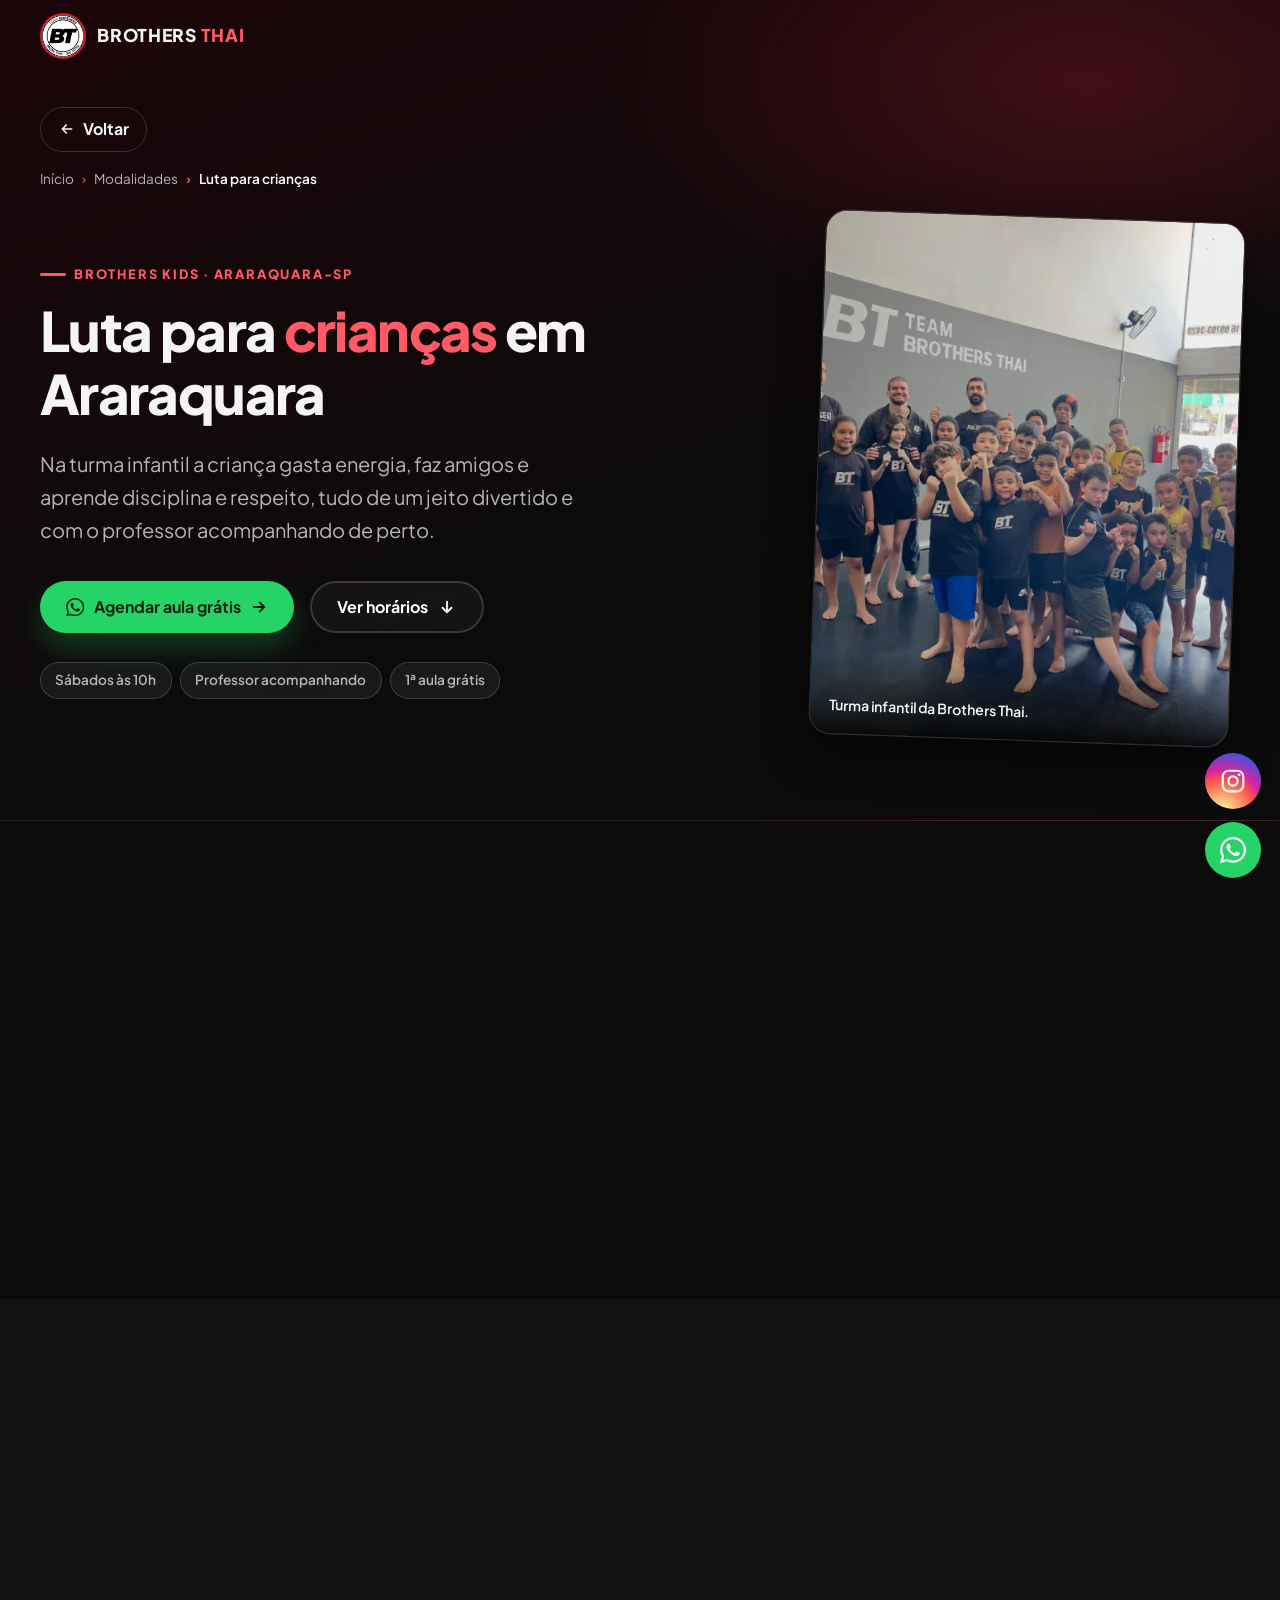
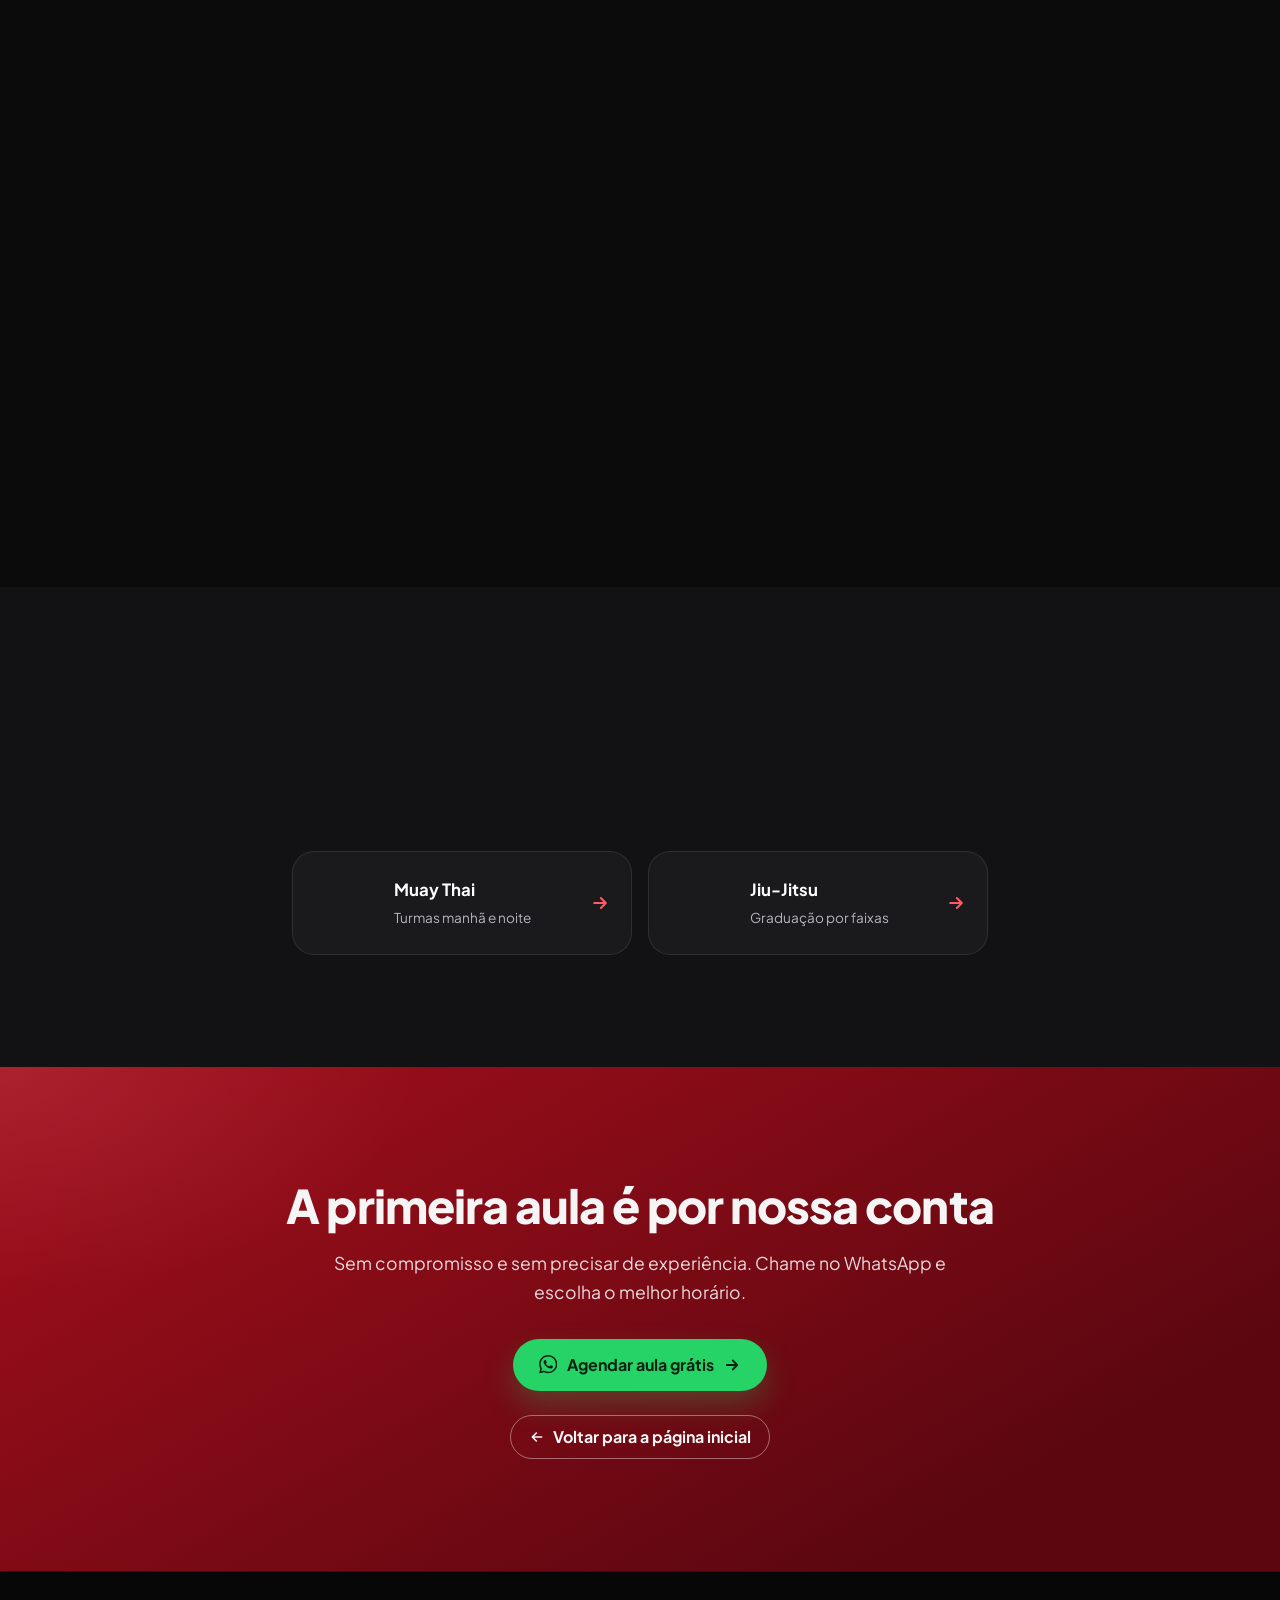
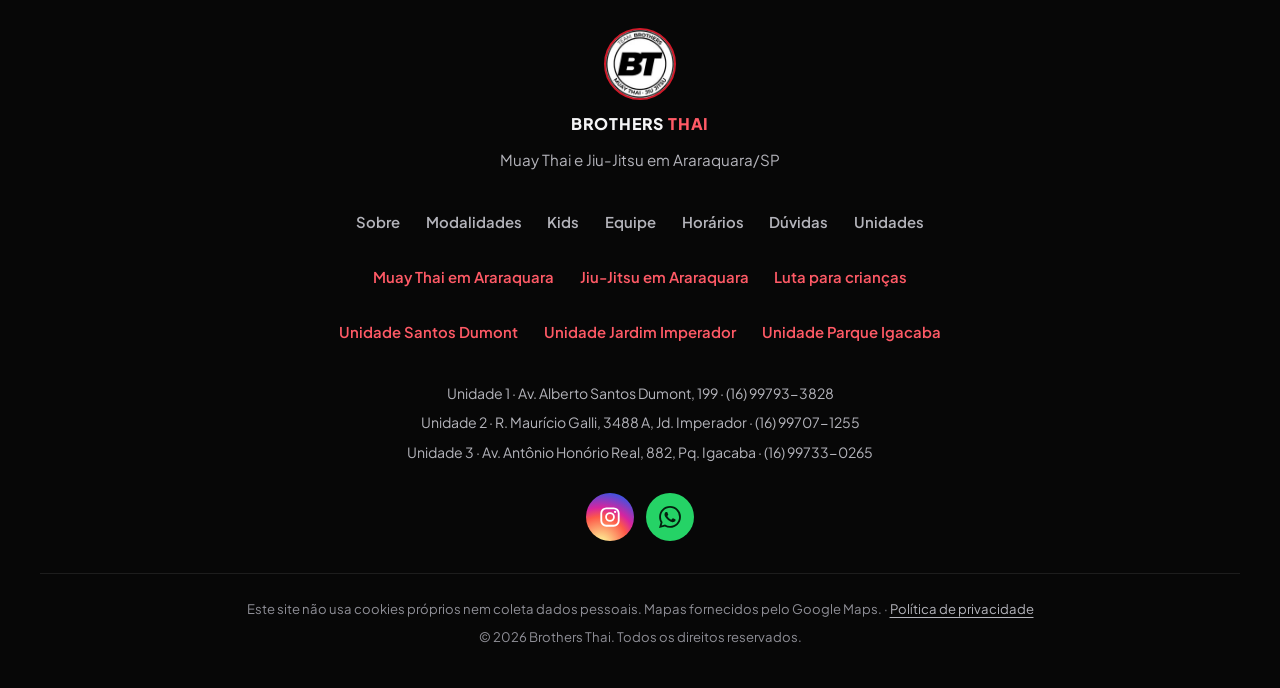
==== luta-infantil-araraquara/index.html @ debbdd41 "Site de demonstração: Brothers Thai V3" ====
<!DOCTYPE html>
<html lang="pt-BR">

<head>
    <meta charset="UTF-8">
    <meta name="viewport" content="width=device-width, initial-scale=1.0, viewport-fit=cover">
    <meta http-equiv="Content-Security-Policy" content="default-src 'self'; script-src 'self' https://cloud.umami.is; style-src 'self'; font-src 'self'; img-src 'self' data:; frame-src https://www.google.com; connect-src 'self' https://cloud.umami.is https://api-gateway.umami.dev; object-src 'none'; base-uri 'self'; form-action 'none'; upgrade-insecure-requests">
    <meta name="referrer" content="strict-origin-when-cross-origin">

    <title>Luta para crianças em Araraquara | Brothers Kids</title>
    <meta name="description" content="Aula de luta para crianças em Araraquara aos sábados às 10h. Disciplina, foco, respeito e confiança contra o bullying, com professor acompanhando. 1ª aula grátis.">
    <meta name="robots" content="noindex, nofollow">
    <link rel="canonical" href="https://brothersthai.netlify.app/luta-infantil-araraquara/">
    <meta name="theme-color" content="#0b0b0c">

    <meta name="geo.region" content="BR-SP">
    <meta name="geo.placename" content="Araraquara">

    <meta property="og:type" content="website">
    <meta property="og:locale" content="pt_BR">
    <meta property="og:site_name" content="Brothers Thai">
    <meta property="og:title" content="Luta para crianças em Araraquara | Brothers Kids">
    <meta property="og:description" content="Aula de luta para crianças em Araraquara aos sábados às 10h. Disciplina, foco, respeito e confiança contra o bullying, com professor acompanhando. 1ª aula grátis.">
    <meta property="og:url" content="https://brothersthai.netlify.app/luta-infantil-araraquara/">
    <meta property="og:image" content="https://brothersthai.netlify.app/img/og-brothers-thai.jpg">
    <meta property="og:image:width" content="1200">
    <meta property="og:image:height" content="630">
    <meta name="twitter:card" content="summary_large_image">

    <link rel="icon" href="../img/logo-bt.webp" type="image/webp">
    <link rel="apple-touch-icon" href="../img/logo-bt.jpg">
    <link rel="manifest" href="../site.webmanifest">
    <link rel="preload" href="../fonts/plus-jakarta-sans-latin.woff2" as="font" type="font/woff2" crossorigin>
    <link rel="stylesheet" href="../styles.css">

    <script type="application/ld+json">
{
    "@context": "https://schema.org",
    "@graph": [
        {
            "@type": "WebPage",
            "@id": "https://brothersthai.netlify.app/luta-infantil-araraquara/#pagina",
            "url": "https://brothersthai.netlify.app/luta-infantil-araraquara/",
            "name": "Luta para crianças em Araraquara | Brothers Kids",
            "description": "Aula de luta para crianças em Araraquara aos sábados às 10h. Disciplina, foco, respeito e confiança contra o bullying, com professor acompanhando. 1ª aula grátis.",
            "inLanguage": "pt-BR",
            "isPartOf": {
                "@id": "https://brothersthai.netlify.app/#site"
            },
            "primaryImageOfPage": "https://brothersthai.netlify.app/img/kids-900.webp"
        },
        {
            "@type": "Service",
            "name": "Luta para crianças em Araraquara",
            "serviceType": "Aulas de luta para crianças",
            "provider": {
                "@id": "https://brothersthai.netlify.app/#org"
            },
            "areaServed": {
                "@type": "City",
                "name": "Araraquara"
            },
            "url": "https://brothersthai.netlify.app/luta-infantil-araraquara/"
        },
        {
            "@type": "BreadcrumbList",
            "itemListElement": [
                {
                    "@type": "ListItem",
                    "position": 1,
                    "name": "Início",
                    "item": "https://brothersthai.netlify.app/"
                },
                {
                    "@type": "ListItem",
                    "position": 2,
                    "name": "Modalidades",
                    "item": "https://brothersthai.netlify.app/#modalidades"
                },
                {
                    "@type": "ListItem",
                    "position": 3,
                    "name": "Luta para crianças em Araraquara",
                    "item": "https://brothersthai.netlify.app/luta-infantil-araraquara/"
                }
            ]
        },
        {
            "@type": "FAQPage",
            "mainEntity": [
                {
                    "@type": "Question",
                    "name": "Com quantos anos a criança pode começar?",
                    "acceptedAnswer": {
                        "@type": "Answer",
                        "text": "A idade mínima e a divisão das turmas são confirmadas pela equipe. Chame no WhatsApp com a idade do seu filho que a gente orienta."
                    }
                },
                {
                    "@type": "Question",
                    "name": "Luta deixa a criança agressiva?",
                    "acceptedAnswer": {
                        "@type": "Answer",
                        "text": "É o contrário: a criança aprende a controlar a força, respeitar regras e o colega, e a usar a técnica só para se defender."
                    }
                },
                {
                    "@type": "Question",
                    "name": "Meu filho é tímido, vai se adaptar?",
                    "acceptedAnswer": {
                        "@type": "Answer",
                        "text": "A turma é acolhedora e a aula começa com brincadeiras. Crianças tímidas costumam ganhar confiança rápido no tatame."
                    }
                },
                {
                    "@type": "Question",
                    "name": "O que a criança precisa levar?",
                    "acceptedAnswer": {
                        "@type": "Answer",
                        "text": "Roupa confortável e garrafa de água. Equipamentos podem ficar para depois que ela decidir continuar."
                    }
                }
            ]
        }
    ]
}
    </script>
</head>

<body>
    <a class="skip-link" href="#conteudo">Pular para o conteúdo</a>

    <!-- Ícones (sprite SVG local: sem bibliotecas externas) -->
    <svg width="0" height="0" class="sr-only" aria-hidden="true" focusable="false">
        <symbol id="i-whats" viewBox="0 0 24 24"><path d="M17.47 14.38c-.3-.15-1.76-.87-2.03-.97-.27-.1-.47-.15-.67.15-.2.3-.77.97-.94 1.16-.17.2-.35.22-.64.08-.3-.15-1.26-.47-2.39-1.48-.88-.79-1.48-1.76-1.65-2.06-.17-.3-.02-.46.13-.6.13-.14.3-.35.45-.52.15-.18.2-.3.3-.5.1-.2.05-.37-.03-.52-.07-.15-.67-1.61-.92-2.2-.24-.58-.49-.5-.67-.51h-.57c-.2 0-.52.07-.79.37-.27.3-1.04 1.02-1.04 2.48s1.07 2.88 1.21 3.07c.15.2 2.1 3.2 5.08 4.49.71.31 1.26.49 1.7.63.71.22 1.36.19 1.87.12.57-.09 1.76-.72 2-1.41.25-.7.25-1.29.17-1.41-.07-.13-.27-.2-.57-.35m-5.42 7.4h-.01a9.87 9.87 0 0 1-5.03-1.38l-.36-.21-3.74.98 1-3.65-.24-.37a9.86 9.86 0 0 1-1.51-5.26c0-5.45 4.44-9.88 9.89-9.88 2.64 0 5.12 1.03 6.99 2.9a9.83 9.83 0 0 1 2.89 6.99c0 5.45-4.44 9.88-9.88 9.88m8.41-18.3A11.82 11.82 0 0 0 12.05 0C5.5 0 .16 5.34.16 11.89c0 2.1.55 4.14 1.59 5.95L.06 24l6.3-1.65a11.88 11.88 0 0 0 5.68 1.45h.01c6.55 0 11.89-5.34 11.89-11.89a11.82 11.82 0 0 0-3.48-8.41Z"/></symbol>
        <symbol id="i-insta" viewBox="0 0 24 24"><g fill="none" stroke="currentColor" stroke-width="2"><rect x="2.5" y="2.5" width="19" height="19" rx="5.5"/><circle cx="12" cy="12" r="4.3"/></g><circle cx="17.6" cy="6.4" r="1.3"/></symbol>
        <symbol id="i-google" viewBox="0 0 24 24"><path d="M12.48 10.92v3.28h7.84c-.24 1.84-.85 3.19-1.79 4.13-1.15 1.15-2.93 2.4-6.05 2.4-4.83 0-8.6-3.89-8.6-8.72s3.77-8.72 8.6-8.72c2.6 0 4.51 1.03 5.91 2.35l2.31-2.31C18.75 1.44 16.13 0 12.48 0 5.87 0 .31 5.39.31 12s5.56 12 12.17 12c3.57 0 6.27-1.17 8.37-3.36 2.16-2.16 2.84-5.21 2.84-7.67 0-.76-.05-1.47-.17-2.05H12.48z"/></symbol>
        <symbol id="i-phone" viewBox="0 0 24 24"><path fill="none" stroke="currentColor" stroke-width="2" stroke-linecap="round" stroke-linejoin="round" d="M22 16.92v3a2 2 0 0 1-2.18 2 19.8 19.8 0 0 1-8.63-3.07 19.5 19.5 0 0 1-6-6A19.8 19.8 0 0 1 2.12 4.18 2 2 0 0 1 4.11 2h3a2 2 0 0 1 2 1.72c.13.96.36 1.9.7 2.81a2 2 0 0 1-.45 2.11L8.09 9.91a16 16 0 0 0 6 6l1.27-1.27a2 2 0 0 1 2.11-.45c.91.34 1.85.57 2.81.7A2 2 0 0 1 22 16.92z"/></symbol>
        <symbol id="i-pin" viewBox="0 0 24 24"><g fill="none" stroke="currentColor" stroke-width="2" stroke-linecap="round" stroke-linejoin="round"><path d="M20 10c0 6-8 12-8 12s-8-6-8-12a8 8 0 0 1 16 0Z"/><circle cx="12" cy="10" r="3"/></g></symbol>
        <symbol id="i-route" viewBox="0 0 24 24"><path fill="none" stroke="currentColor" stroke-width="2" stroke-linecap="round" stroke-linejoin="round" d="M3 11l19-9-9 19-2-8-8-2z"/></symbol>
        <symbol id="i-clock" viewBox="0 0 24 24"><g fill="none" stroke="currentColor" stroke-width="2" stroke-linecap="round"><circle cx="12" cy="12" r="10"/><path d="M12 6v6l4 2"/></g></symbol>
        <symbol id="i-glove" viewBox="0 0 24 24"><path fill="none" stroke="currentColor" stroke-width="2" stroke-linecap="round" stroke-linejoin="round" d="M6 13V9a6 6 0 0 1 6-6h1a5 5 0 0 1 5 5v1.5a3 3 0 0 1 2 2.83V14a6 6 0 0 1-6 6h-3a5 5 0 0 1-5-5v-2Zm0 0h7m5-3.5h-3a2 2 0 0 0-2 2V14M8 20v2h8v-2"/></symbol>
        <symbol id="i-gi" viewBox="0 0 24 24"><path fill="none" stroke="currentColor" stroke-width="2" stroke-linecap="round" stroke-linejoin="round" d="M8 3l4 6 4-6 5 3-2 5-3-1v11H8V10l-3 1-2-5 5-3Zm0 11h8m-5 0-1 4m3-4 1 4"/></symbol>
        <symbol id="i-star" viewBox="0 0 24 24"><path fill="none" stroke="currentColor" stroke-width="2" stroke-linejoin="round" d="M12 2l3.09 6.26L22 9.27l-5 4.87 1.18 6.88L12 17.77l-6.18 3.25L7 14.14 2 9.27l6.91-1.01L12 2z"/></symbol>
        <symbol id="i-users" viewBox="0 0 24 24"><g fill="none" stroke="currentColor" stroke-width="2" stroke-linecap="round"><circle cx="9" cy="7" r="3.5"/><path d="M2.5 21v-1a6.5 6.5 0 0 1 13 0v1"/><circle cx="17.5" cy="9" r="2.5"/><path d="M17 14.6a5 5 0 0 1 4.5 5V21"/></g></symbol>
        <symbol id="i-building" viewBox="0 0 24 24"><g fill="none" stroke="currentColor" stroke-width="2" stroke-linecap="round" stroke-linejoin="round"><path d="M3 21h18M5 21V7l7-4 7 4v14"/><path d="M9 21v-5h6v5M9 10h.01M15 10h.01"/></g></symbol>
        <symbol id="i-up" viewBox="0 0 24 24"><path fill="none" stroke="currentColor" stroke-width="2.4" stroke-linecap="round" stroke-linejoin="round" d="M18 15l-6-6-6 6"/></symbol>
    </svg>

    <header class="header" id="main-header">
        <div class="container header-inner">
            <a href="../#inicio" class="logo" aria-label="Brothers Thai - início">
                <img src="../img/logo-bt.webp" alt="" width="46" height="46">
                <span>BROTHERS <span class="hl">THAI</span></span>
            </a>

            <button class="menu-toggle" id="mobile-menu" aria-label="Abrir menu" aria-expanded="false" aria-controls="nav-menu">
                <span></span><span></span><span></span>
            </button>

            <nav class="nav" id="nav-menu" aria-label="Menu principal">
                <a href="../#sobre">Sobre</a>
                <a href="../#modalidades">Modalidades</a>
                <a href="../#kids">Kids</a>
                <a href="../#equipe">Equipe</a>
                <a href="../#horarios">Horários</a>
                <a href="../#avaliacoes">Avaliações</a>
                <a href="../#unidades">Unidades</a>
                <a href="../#como-comecar" class="nav-highlight"><span class="dot" aria-hidden="true"></span>Aula experimental</a>
                <a href="https://wa.me/5516997649205?text=Ol%C3%A1!%20Vim%20pelo%20site%20e%20quero%20agendar%20uma%20aula%20experimental." class="btn-solid btn-sm nav-cta" target="_blank" rel="noopener noreferrer">Agendar</a>
            </nav>
        </div>
    </header>

    <main id="conteudo">

        <!-- TOPO DA PÁGINA -->
        <section class="page-hero" aria-labelledby="page-title">
            <div class="container">
                <a href="../#modalidades" class="back-link">Voltar</a>

                <nav class="breadcrumb" aria-label="Você está em">
                    <ol>
                        <li><a href="../">Início</a></li>
                        <li><a href="../#modalidades">Modalidades</a></li>
                        <li aria-current="page">Luta para crianças</li>
                    </ol>
                </nav>

                <div class="page-hero-grid">
                    <div class="page-hero-text">
                        <p class="eyebrow">Brothers Kids · Araraquara-SP</p>
                        <h1 id="page-title">Luta para <span class="hl">crianças</span> em Araraquara</h1>
                        <p class="hero-text">Na turma infantil a criança gasta energia, faz amigos e aprende disciplina e respeito, tudo de um jeito divertido e com o professor acompanhando de perto.</p>
                        <div class="hero-actions">
                            <a href="https://wa.me/5516997649205?text=Ol%C3%A1!%20Vim%20pelo%20site%20e%20quero%20agendar%20uma%20aula%20gr%C3%A1tis%20para%20meu%20filho(a)%20na%20turma%20infantil." class="btn-whats btn-pulse" target="_blank" rel="noopener noreferrer">
                                <svg class="icon" aria-hidden="true"><use href="#i-whats"/></svg>
                                Agendar aula grátis
                            </a>
                            <a href="#horarios" class="btn-ghost">Ver horários</a>
                        </div>
                        <ul class="hero-badges" aria-label="Destaques">
                            <li>Sábados às 10h</li>
                            <li>Professor acompanhando</li>
                            <li>1ª aula grátis</li>
                        </ul>
                    </div>
                    <figure class="page-hero-media">
                        <img src="../img/kids-600.webp" srcset="../img/kids-600.webp 600w, ../img/kids-900.webp 900w" sizes="(min-width: 993px) 420px, 90vw" alt="Turma infantil da Brothers Thai com os professores no tatame em Araraquara" width="900" height="900" fetchpriority="high">
                        <figcaption>Turma infantil da Brothers Thai.</figcaption>
                    </figure>
                </div>
            </div>
        </section>

        <!-- O QUE É -->
        <section class="section-dark" aria-labelledby="oque-title">
            <div class="container container-narrow prose reveal">
                <p class="eyebrow">A modalidade</p>
                <h2 id="oque-title" class="section-title">Como é a aula para crianças?</h2>
                <p>A aula infantil é pensada para a idade: tem <strong>brincadeiras de aquecimento</strong>, coordenação, técnica de luta adaptada e jogos que ensinam a cair, levantar e respeitar o colega.</p>
                <p>A luta aqui é ferramenta de <strong>educação</strong>: a criança aprende regras, a cumprimentar o professor, a esperar a vez e a controlar a força. Os pais costumam notar a diferença em casa e na escola.</p>
            </div>
        </section>

        <!-- PARA QUEM É -->
        <section class="section-tint" aria-labelledby="para-quem-title">
            <div class="container split-layout">
                <div class="reveal">
                    <p class="eyebrow">Benefícios</p>
                    <h2 id="para-quem-title" class="section-title">O que a criança ganha</h2>
                    <ul class="check-list">
                        <li><span>Disciplina e foco, que aparecem na escola</span></li>
                        <li><span>Confiança para se defender e lidar com o bullying</span></li>
                        <li><span>Coordenação motora e condicionamento</span></li>
                        <li><span>Amizades e respeito pelo outro</span></li>
                    </ul>
                    <p class="note">Confirme pelo WhatsApp a idade mínima e em qual unidade a turma acontece.</p>
                </div>
                <div class="card-grid reveal reveal-d1">
                    <article class="info-card">
                        <h3>Segurança</h3>
                        <p>Treino com <strong>contato controlado</strong> e professor sempre perto.</p>
                    </article>
                    <article class="info-card">
                        <h3>Menos tela</h3>
                        <p>Uma manhã de sábado de <strong>movimento</strong>, longe do celular.</p>
                    </article>
                    <article class="info-card">
                        <h3>Valores</h3>
                        <p><strong>Respeito, disciplina e humildade</strong>, dentro e fora do tatame.</p>
                    </article>
                </div>
            </div>
        </section>

        <!-- PRIMEIRA AULA -->
        <section class="section-dark" aria-labelledby="passos-title">
            <div class="container">
                <div class="section-head reveal">
                    <p class="eyebrow">1ª aula grátis</p>
                    <h2 id="passos-title" class="section-title">Comece em <span class="hl">3 passos</span></h2>
                </div>
                <ol class="journey">
                    <li class="journey-step reveal">
                        <span class="journey-num" aria-hidden="true">1</span>
                        <div class="journey-card">
                            <h3>Chame no WhatsApp</h3>
                            <p>Diga que quer a turma infantil e a unidade mais perto de você.</p>
                        </div>
                    </li>
                    <li class="journey-step reveal reveal-d1">
                        <span class="journey-num" aria-hidden="true">2</span>
                        <div class="journey-card">
                            <h3>Faça a aula grátis</h3>
                            <p>Venha com roupa confortável e água. O professor adapta o treino ao nível.</p>
                        </div>
                    </li>
                    <li class="journey-step reveal reveal-d2">
                        <span class="journey-num" aria-hidden="true">3</span>
                        <div class="journey-card">
                            <h3>Escolha o plano</h3>
                            <p>Gostou? A equipe monta o melhor horário e plano para a sua rotina.</p>
                        </div>
                    </li>
                </ol>
            </div>
        </section>

        <!-- HORÁRIOS -->
        <section id="horarios" class="section-tint" aria-labelledby="horarios-title">
            <div class="container">
                <div class="section-head reveal">
                    <p class="eyebrow">Horários</p>
                    <h2 id="horarios-title" class="section-title">Quando a turma infantil treina</h2>
                    <p class="section-sub">Mesma grade nas 3 unidades. <a class="text-link" href="../#horarios">Ver a grade completa</a>.</p>
                </div>
                <div class="hours-grid">
                    <article class="hours-card reveal">
                        <h3>Sábado</h3>
                        <ul><li>10h</li></ul>
                    </article>
                </div>
            </div>
        </section>

        <!-- DÚVIDAS -->
        <section class="section-dark" aria-labelledby="faq-title">
            <div class="container">
                <div class="section-head reveal">
                    <p class="eyebrow">Dúvidas</p>
                    <h2 id="faq-title" class="section-title">Perguntas sobre luta para crianças</h2>
                </div>
                <div class="faq reveal">
                    <details>
                        <summary>Com quantos anos a criança pode começar?</summary>
                        <div class="faq-body"><p>A idade mínima e a divisão das turmas são confirmadas pela equipe. Chame no WhatsApp com a idade do seu filho que a gente orienta.</p></div>
                    </details>
                    <details>
                        <summary>Luta deixa a criança agressiva?</summary>
                        <div class="faq-body"><p>É o contrário: a criança aprende a controlar a força, respeitar regras e o colega, e a usar a técnica só para se defender.</p></div>
                    </details>
                    <details>
                        <summary>Meu filho é tímido, vai se adaptar?</summary>
                        <div class="faq-body"><p>A turma é acolhedora e a aula começa com brincadeiras. Crianças tímidas costumam ganhar confiança rápido no tatame.</p></div>
                    </details>
                    <details>
                        <summary>O que a criança precisa levar?</summary>
                        <div class="faq-body"><p>Roupa confortável e garrafa de água. Equipamentos podem ficar para depois que ela decidir continuar.</p></div>
                    </details>
                </div>
            </div>
        </section>

        <!-- VEJA TAMBÉM -->
        <section class="section-tint" aria-labelledby="related-title">
            <div class="container">
                <div class="section-head reveal">
                    <p class="eyebrow">Veja também</p>
                    <h2 id="related-title" class="section-title">Outras aulas na Brothers Thai</h2>
                </div>
                <ul class="related-grid">
                    <li>
                        <a href="../muay-thai-araraquara/" class="related-card">
                            <img src="../img/slide-muaythai-600.webp" alt="" width="64" height="64" loading="lazy">
                            <span><strong>Muay Thai</strong><small>Turmas manhã e noite</small></span>
                        </a>
                    </li>
                    <li>
                        <a href="../jiu-jitsu-araraquara/" class="related-card">
                            <img src="../img/slide-jiu-600.webp" alt="" width="64" height="64" loading="lazy">
                            <span><strong>Jiu-Jitsu</strong><small>Graduação por faixas</small></span>
                        </a>
                    </li>
                </ul>
            </div>
        </section>

        <!-- CHAMADA FINAL -->
        <section class="section-red cta-band" aria-labelledby="cta-title">
            <div class="container">
                <h2 id="cta-title" class="section-title">A primeira aula é por nossa conta</h2>
                <p class="section-sub">Sem compromisso e sem precisar de experiência. Chame no WhatsApp e escolha o melhor horário.</p>
                <div class="section-actions">
                    <a href="https://wa.me/5516997649205?text=Ol%C3%A1!%20Vim%20pelo%20site%20e%20quero%20agendar%20uma%20aula%20gr%C3%A1tis%20para%20meu%20filho(a)%20na%20turma%20infantil." class="btn-whats btn-pulse" target="_blank" rel="noopener noreferrer">
                        <svg class="icon" aria-hidden="true"><use href="#i-whats"/></svg>
                        Agendar aula grátis
                    </a>
                </div>
                <a href="../#modalidades" class="back-link">Voltar para a página inicial</a>
            </div>
        </section>
    </main>

    <footer class="footer">
        <div class="container">
            <a href="../#inicio" class="footer-logo" aria-label="Brothers Thai - voltar ao início">
                <img src="../img/logo-bt.webp" alt="" width="72" height="72" loading="lazy">
                <span>BROTHERS <span class="hl">THAI</span></span>
            </a>
            <p class="footer-tagline">Muay Thai e Jiu-Jitsu em Araraquara/SP</p>

            <nav class="footer-nav" aria-label="Rodapé">
                <a href="../#sobre">Sobre</a>
                <a href="../#modalidades">Modalidades</a>
                <a href="../#kids">Kids</a>
                <a href="../#equipe">Equipe</a>
                <a href="../#horarios">Horários</a>
                <a href="../#duvidas">Dúvidas</a>
                <a href="../#unidades">Unidades</a>
            </nav>
            <nav class="footer-nav footer-pages" aria-label="Aulas">
                <a href="../muay-thai-araraquara/">Muay Thai em Araraquara</a>
                <a href="../jiu-jitsu-araraquara/">Jiu-Jitsu em Araraquara</a>
                <a href="../luta-infantil-araraquara/">Luta para crianças</a>
            </nav>
            <nav class="footer-nav footer-pages" aria-label="Unidades">
                <a href="../unidade-santos-dumont-araraquara/">Unidade Santos Dumont</a>
                <a href="../unidade-jardim-imperador-araraquara/">Unidade Jardim Imperador</a>
                <a href="../unidade-parque-igacaba-araraquara/">Unidade Parque Igacaba</a>
            </nav>

            <address class="footer-units">
                <span>Unidade 1 · Av. Alberto Santos Dumont, 199 · (16) 99793-3828</span>
                <span>Unidade 2 · R. Maurício Galli, 3488 A, Jd. Imperador · (16) 99707-1255</span>
                <span>Unidade 3 · Av. Antônio Honório Real, 882, Pq. Igacaba · (16) 99733-0265</span>
            </address>

            <div class="footer-social">
                <a href="https://www.instagram.com/brothers_thai_team/" class="social-btn insta-bg" target="_blank" rel="noopener noreferrer" aria-label="Instagram da Brothers Thai"><svg class="icon" aria-hidden="true"><use href="#i-insta"/></svg></a>
                <a href="https://wa.me/5516997649205?text=Ol%C3%A1!%20Vim%20pelo%20site." class="social-btn whats-bg" target="_blank" rel="noopener noreferrer" aria-label="WhatsApp da Brothers Thai"><svg class="icon" aria-hidden="true"><use href="#i-whats"/></svg></a>
            </div>

            <div class="footer-legal">
                <p>Este site não usa cookies próprios nem coleta dados pessoais. Mapas fornecidos pelo Google Maps. · <a href="../politica-de-privacidade/">Política de privacidade</a></p>
                <p>© <span id="year">2026</span> Brothers Thai. Todos os direitos reservados.</p>
            </div>
        </div>
    </footer>

    <div class="floating-buttons">
        <button type="button" class="float-btn back-to-top" id="back-to-top" aria-label="Voltar ao topo"><svg class="icon" aria-hidden="true"><use href="#i-up"/></svg></button>
        <a href="https://www.instagram.com/brothers_thai_team/" class="float-btn insta-bg" target="_blank" rel="noopener noreferrer" aria-label="Instagram da Brothers Thai"><svg class="icon" aria-hidden="true"><use href="#i-insta"/></svg></a>
        <a href="https://wa.me/5516997649205?text=Ol%C3%A1!%20Vim%20pelo%20site%20e%20quero%20agendar%20uma%20aula%20experimental." class="float-btn whats-bg" target="_blank" rel="noopener noreferrer" aria-label="Agendar pelo WhatsApp"><svg class="icon" aria-hidden="true"><use href="#i-whats"/></svg></a>
    </div>
    <div class="mobile-cta">
        <a href="https://www.instagram.com/brothers_thai_team/" class="m-insta" target="_blank" rel="noopener noreferrer"><svg class="icon" aria-hidden="true"><use href="#i-insta"/></svg> Instagram</a>
        <a href="https://wa.me/5516997649205?text=Ol%C3%A1!%20Vim%20pelo%20site%20e%20quero%20agendar%20uma%20aula%20experimental." class="m-whats" target="_blank" rel="noopener noreferrer"><svg class="icon" aria-hidden="true"><use href="#i-whats"/></svg> Agendar aula</a>
    </div>

    <script src="../script.js" defer></script>
</body>

</html>
---- styles.css ----
/* ==========================================================================
   Brothers Thai — V3
   Padrão João (base Dr. Lucas Lima) adaptado para preto + vermelho.
   Mobile-first · breakpoints 560 / 768 / 993 / 1200 (menu) / 1400
   ========================================================================== */

/* ---------- Fonte local (sem Google Fonts = sem IP do visitante para terceiros) ---------- */
@font-face {
    font-family: 'Plus Jakarta Sans';
    font-style: normal;
    font-weight: 300 800;
    font-display: swap;
    src: url('fonts/plus-jakarta-sans-latin.woff2') format('woff2');
    unicode-range: U+0000-00FF, U+0131, U+0152-0153, U+02BB-02BC, U+02C6, U+02DA, U+02DC, U+0304, U+0308, U+0329, U+2000-206F, U+20AC, U+2122, U+2191, U+2193, U+2212, U+2215, U+FEFF, U+FFFD;
}

@font-face {
    font-family: 'Plus Jakarta Sans';
    font-style: normal;
    font-weight: 300 800;
    font-display: swap;
    src: url('fonts/plus-jakarta-sans-latin-ext.woff2') format('woff2');
    unicode-range: U+0100-02BA, U+02BD-02C5, U+02C7-02CC, U+02CE-02D7, U+02DD-02FF, U+0304, U+0308, U+0329, U+1D00-1DBF, U+1E00-1E9F, U+1EF2-1EFF, U+2020, U+20A0-20AB, U+20AD-20C0, U+2113, U+2C60-2C7F, U+A720-A7FF;
}

/* ---------- Tokens ---------- */
:root {
    --black: #070707;
    --bg-900: #0b0b0c;
    --bg-800: #121214;
    --bg-700: #1a1a1d;
    --bg-600: #232327;
    --red-700: #a50f1c;
    --red-600: #d11a2a;   /* ação (branco sobre ele: AA) */
    --red-500: #e5293a;
    --red-400: #ff5a66;   /* texto vermelho sobre fundo escuro (AA) */
    --red-glow: rgba(229, 41, 58, .35);
    --text: #f5f5f6;
    --text-muted: #b4b4bb;
    --border: rgba(255, 255, 255, .09);
    --border-strong: rgba(255, 255, 255, .16);
    --whats: #25d366;
    --gold: #ffc531;

    --radius: 14px;
    --radius-lg: 22px;
    --radius-pill: 999px;
    --shadow-sm: 0 4px 14px rgba(0, 0, 0, .35);
    --shadow: 0 18px 40px rgba(0, 0, 0, .5);
    --shadow-red: 0 16px 36px rgba(209, 26, 42, .28);
    --ease: cubic-bezier(.22, 1, .36, 1);

    --header-h: 72px;
    --container: 1200px;

    --arrow: url("data:image/svg+xml,%3Csvg xmlns='http://www.w3.org/2000/svg' viewBox='0 0 24 24' fill='none' stroke='white' stroke-width='2.4' stroke-linecap='round' stroke-linejoin='round'%3E%3Cpath d='M5 12h14M13 6l6 6-6 6'/%3E%3C/svg%3E");
    --arrow-down: url("data:image/svg+xml,%3Csvg xmlns='http://www.w3.org/2000/svg' viewBox='0 0 24 24' fill='none' stroke='white' stroke-width='2.4' stroke-linecap='round' stroke-linejoin='round'%3E%3Cpath d='M12 5v14M6 13l6 6 6-6'/%3E%3C/svg%3E");
    --check: url("data:image/svg+xml,%3Csvg xmlns='http://www.w3.org/2000/svg' viewBox='0 0 24 24' fill='none' stroke='white' stroke-width='3' stroke-linecap='round' stroke-linejoin='round'%3E%3Cpath d='M5 12.5l4.5 4.5L19 7.5'/%3E%3C/svg%3E");
}

/* ---------- Reset ---------- */
*,
*::before,
*::after {
    box-sizing: border-box;
    margin: 0;
    padding: 0;
}

html {
    scroll-behavior: smooth;
    scroll-padding-top: calc(var(--header-h) + 8px);
    -webkit-text-size-adjust: 100%;
}

body {
    font-family: 'Plus Jakarta Sans', system-ui, -apple-system, 'Segoe UI', Roboto, sans-serif;
    background: var(--bg-900);
    color: var(--text);
    line-height: 1.65;
    font-size: 1rem;
    overflow-x: hidden;
    -webkit-font-smoothing: antialiased;
}

/* ---------- Barra de rolagem (preto + vermelho) ---------- */
/* Firefox (Chrome/Edge ignorariam o ::-webkit- abaixo se isto valesse para eles) */
@supports (-moz-appearance: none) {
    html {
        scrollbar-color: var(--red-600) var(--black);
        scrollbar-width: thin;
    }

    .schedule-wrap {
        scrollbar-color: var(--red-600) var(--bg-700);
    }
}

::-webkit-scrollbar {
    width: 12px;
    height: 12px;
}

::-webkit-scrollbar-track {
    background: var(--black);
}

::-webkit-scrollbar-thumb {
    background: linear-gradient(180deg, var(--red-500), var(--red-700));
    border-radius: var(--radius-pill);
    border: 3px solid var(--black);
}

::-webkit-scrollbar-thumb:hover {
    background: var(--red-400);
}

::-webkit-scrollbar-corner {
    background: var(--black);
}

/* tabela de horários: barra lateral fininha e discreta */
.schedule-wrap::-webkit-scrollbar {
    height: 8px;
}

.schedule-wrap::-webkit-scrollbar-track {
    background: var(--bg-700);
    border-radius: var(--radius-pill);
}

.schedule-wrap::-webkit-scrollbar-thumb {
    border-width: 2px;
    border-color: var(--bg-700);
}

body.menu-open {
    overflow: hidden;
}

img,
svg {
    display: block;
    max-width: 100%;
}

img {
    height: auto;
}

a {
    color: inherit;
    text-decoration: none;
}

button {
    font: inherit;
    color: inherit;
    background: none;
    border: 0;
    cursor: pointer;
}

ul {
    list-style: none;
}

h1,
h2,
h3,
h4 {
    line-height: 1.15;
    font-weight: 800;
    letter-spacing: -.02em;
}

strong {
    color: #fff;
}

:focus-visible {
    outline: 3px solid var(--red-400);
    outline-offset: 3px;
    border-radius: 6px;
}

.icon {
    width: 1.15em;
    height: 1.15em;
    flex-shrink: 0;
    fill: currentColor;
}

.icon-stroke {
    fill: none;
    stroke: currentColor;
    stroke-width: 2;
    stroke-linecap: round;
    stroke-linejoin: round;
}

.sr-only {
    position: absolute;
    width: 1px;
    height: 1px;
    overflow: hidden;
    clip: rect(0 0 0 0);
    white-space: nowrap;
}

.skip-link {
    position: absolute;
    left: 1rem;
    top: -60px;
    z-index: 200;
    background: var(--red-600);
    color: #fff;
    padding: .7rem 1.1rem;
    border-radius: var(--radius);
    font-weight: 700;
    transition: top .2s;
}

.skip-link:focus {
    top: 1rem;
}

.container {
    width: min(100% - 2.5rem, var(--container));
    margin-inline: auto;
}

/* ---------- Seções (fundos alternados) ---------- */
section {
    position: relative;
    padding: clamp(4.5rem, 9vw, 7rem) 0;
}

.section-dark {
    background: var(--bg-900);
}

.section-tint {
    background: var(--bg-800);
}

.section-reviews {
    background:
        radial-gradient(900px 400px at 15% 0%, rgba(209, 26, 42, .12), transparent 60%),
        linear-gradient(180deg, var(--bg-700), var(--bg-800));
    border-block: 1px solid var(--border);
}

.section-feature {
    background:
        radial-gradient(800px 420px at 85% 10%, rgba(229, 41, 58, .22), transparent 60%),
        linear-gradient(160deg, #1b0508 0%, #0b0b0c 70%);
    border-block: 1px solid rgba(229, 41, 58, .2);
}

.section-red {
    background:
        radial-gradient(700px 380px at 0% 0%, rgba(255, 255, 255, .08), transparent 60%),
        linear-gradient(150deg, var(--red-700), #5c0710 80%);
}

.section-red .eyebrow-light {
    color: #fff;
}

.section-red .section-sub-light {
    color: rgba(255, 255, 255, .85);
}

.section-head {
    text-align: center;
    max-width: 720px;
    margin: 0 auto clamp(2.5rem, 5vw, 3.5rem);
}

.eyebrow {
    display: inline-flex;
    align-items: center;
    gap: .5rem;
    font-size: .8rem;
    font-weight: 800;
    letter-spacing: .14em;
    text-transform: uppercase;
    color: var(--red-400);
    margin-bottom: .9rem;
}

.eyebrow::before {
    content: '';
    width: 26px;
    height: 3px;
    border-radius: 3px;
    background: currentColor;
}

.section-title {
    font-size: clamp(1.9rem, 4.6vw, 2.9rem);
}

.section-title .hl {
    color: var(--red-400);
}

.section-sub {
    color: var(--text-muted);
    margin-top: 1rem;
    font-size: clamp(1rem, 1.6vw, 1.1rem);
}

.section-actions {
    display: flex;
    flex-wrap: wrap;
    justify-content: center;
    gap: 1rem;
    margin-top: clamp(2.5rem, 5vw, 3.5rem);
}

/* ---------- Botões ---------- */
.btn-solid,
.btn-outline,
.btn-ghost,
.btn-whats {
    position: relative;
    display: inline-flex;
    align-items: center;
    justify-content: center;
    gap: .6rem;
    min-height: 52px;
    padding: .85rem 1.6rem;
    border-radius: var(--radius-pill);
    font-weight: 700;
    font-size: 1rem;
    line-height: 1.2;
    text-align: center;
    overflow: hidden;
    isolation: isolate;
    transition: transform .35s var(--ease), box-shadow .35s var(--ease), background-color .35s var(--ease), color .35s var(--ease), border-color .35s var(--ease);
}

/* Seta → em todos os botões de ação */
.btn-solid::after,
.btn-outline::after,
.btn-whats::after {
    content: '';
    width: 18px;
    height: 18px;
    flex-shrink: 0;
    background: currentColor;
    -webkit-mask: var(--arrow) center / contain no-repeat;
    mask: var(--arrow) center / contain no-repeat;
    animation: nudge 2.6s var(--ease) infinite;
    transition: transform .35s var(--ease);
}

.btn-ghost::after {
    content: '';
    width: 18px;
    height: 18px;
    background: currentColor;
    -webkit-mask: var(--arrow-down) center / contain no-repeat;
    mask: var(--arrow-down) center / contain no-repeat;
    animation: nudge-down 2.6s var(--ease) infinite;
}

.btn-solid {
    background: var(--red-600);
    color: #fff;
    box-shadow: var(--shadow-red);
}

/* brilho que atravessa no hover */
.btn-solid::before,
.btn-whats::before {
    content: '';
    position: absolute;
    inset: 0;
    z-index: -1;
    background: linear-gradient(110deg, transparent 20%, rgba(255, 255, 255, .28) 45%, transparent 70%);
    transform: translateX(-120%);
    transition: transform .7s var(--ease);
}

.btn-solid:hover,
.btn-whats:hover {
    transform: translateY(-3px);
}

.btn-solid:hover {
    background: var(--red-500);
    box-shadow: 0 20px 44px rgba(229, 41, 58, .42);
}

.btn-solid:hover::before,
.btn-whats:hover::before {
    transform: translateX(120%);
}

.btn-solid:hover::after,
.btn-outline:hover::after,
.btn-whats:hover::after {
    animation: none;
    transform: translateX(5px);
}

.btn-whats {
    background: var(--whats);
    color: #04210f;
    box-shadow: 0 14px 30px rgba(37, 211, 102, .25);
}

.btn-whats:hover {
    box-shadow: 0 20px 40px rgba(37, 211, 102, .38);
}

/* contorno que enche da esquerda */
.btn-outline {
    border: 2px solid var(--red-500);
    color: #fff;
    background: transparent;
}

.btn-outline::before {
    content: '';
    position: absolute;
    inset: 0;
    z-index: -1;
    background: var(--red-600);
    transform: scaleX(0);
    transform-origin: left;
    transition: transform .45s var(--ease);
}

.btn-outline:hover {
    transform: translateY(-3px);
    box-shadow: var(--shadow-red);
}

.btn-outline:hover::before {
    transform: scaleX(1);
}

.btn-ghost {
    border: 2px solid var(--border-strong);
    color: #fff;
    background: rgba(255, 255, 255, .04);
    backdrop-filter: blur(6px);
}

.btn-ghost:hover {
    border-color: #fff;
    background: rgba(255, 255, 255, .1);
    transform: translateY(-3px);
}

.btn-pulse {
    animation: pulse-red 2.4s infinite;
}

.btn-whats.btn-pulse {
    animation-name: pulse-whats;
}

.btn-sm {
    min-height: 46px;
    padding: .65rem 1.2rem;
    font-size: .95rem;
}

.btn-block {
    width: 100%;
}

/* ---------- Header ---------- */
.header {
    position: fixed;
    inset: 0 0 auto;
    z-index: 100;
    height: var(--header-h);
    transition: background-color .35s var(--ease), box-shadow .35s var(--ease), border-color .35s;
    border-bottom: 1px solid transparent;
}

/* O desfoque fica num ::before: backdrop-filter no próprio header
   prenderia o menu (position: fixed) dentro dele no celular */
.header::before {
    content: '';
    position: absolute;
    inset: 0;
    z-index: -1;
    background: rgba(9, 9, 10, .92);
    backdrop-filter: blur(12px);
    opacity: 0;
    transition: opacity .35s var(--ease);
}

.header.scrolled,
body.menu-open .header {
    border-color: var(--border);
    box-shadow: 0 10px 30px rgba(0, 0, 0, .4);
}

.header.scrolled::before,
body.menu-open .header::before {
    opacity: 1;
}

.nowrap {
    white-space: nowrap;
}

.header-inner {
    height: 100%;
    display: flex;
    align-items: center;
    justify-content: space-between;
    gap: 1rem;
}

.logo {
    display: flex;
    align-items: center;
    gap: .7rem;
    font-weight: 800;
    letter-spacing: .04em;
    font-size: 1.1rem;
    white-space: nowrap;
}

.logo img {
    width: 46px;
    height: 46px;
    border-radius: 50%;
    background: #fff;
    border: 2px solid var(--red-600);
    transition: transform .5s var(--ease);
}

.logo:hover img {
    transform: rotate(-10deg) scale(1.06);
}

.logo .hl {
    color: var(--red-400);
}

.nav {
    position: fixed;
    inset: var(--header-h) 0 0;
    background: rgba(9, 9, 10, .98);
    display: flex;
    flex-direction: column;
    gap: .25rem;
    padding: 1.5rem 1.25rem calc(2rem + env(safe-area-inset-bottom));
    overflow-y: auto;
    transform: translateX(100%);
    visibility: hidden;
    transition: transform .45s var(--ease), visibility .45s;
}

.nav.is-active {
    transform: none;
    visibility: visible;
}

.nav a {
    position: relative;
    display: flex;
    align-items: center;
    gap: .55rem;
    padding: 1rem .9rem;
    border-radius: var(--radius);
    font-weight: 700;
    font-size: 1.1rem;
    color: var(--text-muted);
    white-space: nowrap;
    transition: color .3s, background-color .3s;
}

.nav a:hover,
.nav a.is-current {
    color: #fff;
    background: rgba(255, 255, 255, .05);
}

/* destaque: Aula experimental */
.nav .nav-highlight {
    color: #fff;
    background: rgba(209, 26, 42, .16);
    border: 1px solid rgba(229, 41, 58, .45);
}

.nav-highlight .dot {
    width: 9px;
    height: 9px;
    border-radius: 50%;
    background: var(--red-500);
    animation: dot-pulse 1.8s infinite;
}

.nav .nav-cta {
    margin-top: 1rem;
}

.menu-toggle {
    width: 48px;
    height: 48px;
    border-radius: 12px;
    display: grid;
    place-content: center;
    gap: 5px;
    border: 1px solid var(--border-strong);
    background: rgba(255, 255, 255, .04);
}

.menu-toggle span {
    display: block;
    width: 22px;
    height: 2px;
    border-radius: 2px;
    background: #fff;
    transition: transform .35s var(--ease), opacity .25s;
}

.menu-toggle.is-active span:nth-child(1) {
    transform: translateY(7px) rotate(45deg);
}

.menu-toggle.is-active span:nth-child(2) {
    opacity: 0;
}

.menu-toggle.is-active span:nth-child(3) {
    transform: translateY(-7px) rotate(-45deg);
}

@media (min-width: 1200px) {
    .menu-toggle {
        display: none;
    }

    .nav {
        position: static;
        flex-direction: row;
        align-items: center;
        gap: .15rem;
        padding: 0;
        background: none;
        transform: none;
        visibility: visible;
        overflow: visible;
    }

    .nav a {
        font-size: .93rem;
        padding: .55rem .85rem;
        border-radius: var(--radius-pill);
        transition: color .3s, background-color .3s, transform .35s var(--ease), box-shadow .35s;
    }

    /* traço vermelho que nasce do centro */
    .nav a:not(.btn-solid):not(.nav-highlight)::after {
        content: '';
        position: absolute;
        left: 50%;
        bottom: .28rem;
        width: 18px;
        height: 3px;
        margin-left: -9px;
        border-radius: 3px;
        background: var(--red-500);
        transform: scaleX(0);
        transition: transform .4s var(--ease);
    }

    .nav a:not(.btn-solid):not(.nav-highlight):hover {
        color: #fff;
        background: rgba(255, 255, 255, .07);
        transform: translateY(-2px);
    }

    .nav a:not(.btn-solid):not(.nav-highlight):hover::after,
    .nav a.is-current::after {
        transform: scaleX(1);
    }

    .nav a.is-current {
        color: #fff;
        background: none;
    }

    .nav .nav-highlight {
        margin-inline: .35rem;
        padding-inline: 1rem;
    }

    .nav .nav-highlight:hover {
        background: rgba(209, 26, 42, .32);
        border-color: var(--red-400);
        transform: translateY(-2px);
        box-shadow: 0 10px 24px rgba(209, 26, 42, .3);
    }

    .nav .nav-cta {
        margin: 0 0 0 .5rem;
        min-height: 46px;
        padding: .6rem 1.35rem;
        border-radius: var(--radius-pill);
        color: #fff;
        background: var(--red-600);
    }

    .nav .nav-cta:hover {
        background: var(--red-500);
        transform: translateY(-2px);
        box-shadow: 0 14px 30px rgba(229, 41, 58, .4);
    }
}

/* entre 1200 e 1320 o menu fica mais compacto para caber tudo */
@media (min-width: 1200px) and (max-width: 1320px) {
    .nav a {
        padding-inline: .62rem;
        font-size: .9rem;
    }

    .nav .nav-highlight {
        margin-inline: .2rem;
        padding-inline: .8rem;
    }

    .nav .nav-cta {
        padding-inline: 1.1rem;
    }
}

/* o botão Agendar do menu é sempre redondo (celular também) */
.nav .nav-cta {
    border-radius: var(--radius-pill);
    color: #fff;
}

/* ---------- Hero ---------- */
.hero {
    position: relative;
    min-height: 100svh;
    display: flex;
    align-items: center;
    padding: calc(var(--header-h) + 3rem) 0 5rem;
    overflow: hidden;
    background: var(--black);
}

.hero-bg {
    position: absolute;
    inset: 0;
    z-index: 0;
}

.hero-bg img {
    width: 100%;
    height: 100%;
    object-fit: cover;
    object-position: center 40%;
    opacity: .55;
    transform: scale(1.06);
    animation: hero-zoom 18s ease-out forwards;
}

.hero-bg::after {
    content: '';
    position: absolute;
    inset: 0;
    background:
        radial-gradient(700px 500px at 80% 30%, rgba(209, 26, 42, .25), transparent 60%),
        linear-gradient(90deg, rgba(7, 7, 7, .96) 0%, rgba(7, 7, 7, .8) 50%, rgba(7, 7, 7, .55) 100%),
        linear-gradient(0deg, var(--black) 0%, transparent 35%);
}

.hero .container {
    position: relative;
    z-index: 1;
    display: grid;
    gap: 3rem;
    align-items: center;
}

.hero-content {
    position: relative;
    z-index: 2;
    max-width: 680px;
}

.hero-badge {
    display: inline-flex;
    align-items: center;
    gap: .55rem;
    padding: .45rem 1rem .45rem .5rem;
    border-radius: var(--radius-pill);
    background: rgba(255, 255, 255, .06);
    border: 1px solid var(--border-strong);
    font-size: .88rem;
    font-weight: 600;
    color: var(--text-muted);
    margin-bottom: 1.5rem;
}

.hero-badge img {
    width: 28px;
    height: 28px;
    border-radius: 50%;
    background: #fff;
}

.hero h1 {
    font-size: clamp(2.4rem, 7vw, 4.4rem);
    letter-spacing: -.03em;
}

.hero h1 .hl {
    color: var(--red-400);
    position: relative;
    white-space: nowrap;
}

.hero h1 .hl::after {
    content: '';
    position: absolute;
    left: 0;
    right: 0;
    bottom: .02em;
    height: .12em;
    border-radius: 4px;
    background: var(--red-600);
    transform-origin: left;
    animation: underline-in 1.1s .5s var(--ease) both;
}

.hero-text {
    margin-top: 1.4rem;
    font-size: clamp(1.05rem, 2vw, 1.25rem);
    color: var(--text-muted);
    max-width: 560px;
}

.hero-actions {
    display: flex;
    flex-wrap: wrap;
    gap: 1rem;
    margin-top: 2.2rem;
}

.hero-proof {
    display: flex;
    flex-wrap: wrap;
    gap: .75rem 1.5rem;
    margin-top: 2.4rem;
    color: var(--text-muted);
    font-size: .95rem;
}

.hero-proof a,
.hero-proof span {
    display: inline-flex;
    align-items: center;
    gap: .5rem;
}

.hero-proof a {
    transition: color .3s;
}

.hero-proof a:hover {
    color: #fff;
}

.stars {
    color: var(--gold);
    letter-spacing: .08em;
}

.hero-proof .icon {
    color: var(--red-400);
}

/* fotos empilhadas no hero (desktop): luvas atrás, mestres na frente */
.hero-visual {
    display: none;
}

@media (min-width: 993px) {
    .hero .container {
        grid-template-columns: 1.2fr .8fr;
    }

    .hero-visual {
        display: block;
        position: relative;
        width: min(100%, 400px);
        margin-left: auto;
        margin-right: .5rem;
    }

    .hero-card {
        position: relative;
        border-radius: var(--radius-lg);
        overflow: hidden;
        border: 1px solid var(--border-strong);
        box-shadow: var(--shadow);
        transition: transform .7s var(--ease), box-shadow .7s var(--ease);
    }

    .hero-card img {
        width: 100%;
        aspect-ratio: 4 / 5;
        object-fit: cover;
    }

    .hero-card-front {
        z-index: 2;
        transform: rotate(3deg);
    }

    .hero-card-back {
        position: absolute;
        z-index: 1;
        width: 56%;
        bottom: -7%;
        left: -27%;
        transform: rotate(-8deg);
        filter: saturate(1.1);
        box-shadow: 0 24px 50px rgba(0, 0, 0, .6), 0 0 0 1px rgba(229, 41, 58, .25);
    }

    @media (max-width: 1199px) {
        .hero-card-back {
            width: 46%;
            left: -12%;
        }
    }

    .hero-card-back img {
        aspect-ratio: 1;
        object-position: center 55%;
    }

    .hero-card-back::after {
        content: '';
        position: absolute;
        inset: 0;
        background: linear-gradient(200deg, transparent 40%, rgba(7, 7, 7, .55));
    }

    /* no hover as fotos se abrem como cartas */
    .hero-visual:hover .hero-card-front {
        transform: rotate(0) translate(10px, -8px);
        box-shadow: 0 30px 60px rgba(0, 0, 0, .6), var(--shadow-red);
    }

    .hero-visual:hover .hero-card-back {
        transform: rotate(-12deg) translate(-22px, 10px);
    }

    .photo-note {
        position: absolute;
        left: 1rem;
        top: 1rem;
        z-index: 1;
        padding: .3rem .75rem;
        border-radius: var(--radius-pill);
        background: rgba(9, 9, 10, .75);
        border: 1px solid var(--border-strong);
        font-size: .72rem;
        font-weight: 700;
        color: var(--text-muted);
    }

    .hero-chip {
        position: absolute;
        z-index: 3;
        top: -1rem;
        right: -1rem;
        display: inline-flex;
        align-items: center;
        gap: .45rem;
        padding: .55rem 1rem;
        border-radius: var(--radius-pill);
        background: var(--red-600);
        color: #fff;
        font-size: .82rem;
        font-weight: 800;
        box-shadow: var(--shadow-red);
        animation: pulse-red 2.4s infinite;
    }

    .hero-card figcaption {
        position: absolute;
        left: 0;
        right: 0;
        bottom: 0;
        padding: 3rem 1.3rem 1.2rem;
        background: linear-gradient(0deg, rgba(0, 0, 0, .92), transparent);
        font-weight: 700;
        font-size: .95rem;
    }

    .hero-card figcaption small {
        display: block;
        color: var(--red-400);
        font-size: .78rem;
        letter-spacing: .12em;
        text-transform: uppercase;
    }
}

/* ---------- Sobre ---------- */
.about-grid {
    display: grid;
    gap: 3rem;
    align-items: center;
}

.about-text p {
    color: var(--text-muted);
    margin-top: 1.1rem;
}

.about-text .section-title {
    margin-bottom: .4rem;
}

.stats {
    display: grid;
    grid-template-columns: repeat(3, 1fr);
    gap: .8rem;
    margin-top: 2rem;
}

.stat {
    padding: 1.2rem .8rem;
    border-radius: var(--radius);
    background: var(--bg-800);
    border: 1px solid var(--border);
    text-align: center;
    transition: transform .4s var(--ease), border-color .4s, box-shadow .4s;
}

.stat:hover {
    transform: translateY(-5px);
    border-color: rgba(229, 41, 58, .5);
    box-shadow: var(--shadow-red);
}

.stat strong {
    display: block;
    font-size: clamp(1.6rem, 4vw, 2.1rem);
    color: var(--red-400);
    line-height: 1.1;
}

.stat span {
    font-size: .82rem;
    color: var(--text-muted);
    font-weight: 600;
}

.about-media {
    position: relative;
    border-radius: var(--radius-lg);
    overflow: hidden;
    border: 1px solid var(--border);
    box-shadow: var(--shadow);
}

/* selo fixo: só gira quando o mouse passa na foto */
.about-media .seal {
    position: absolute;
    right: 1rem;
    bottom: 1rem;
    z-index: 3;
    width: 84px;
    height: 84px;
    border-radius: 50%;
    background: #fff;
    border: 3px solid var(--red-600);
    box-shadow: var(--shadow);
    pointer-events: none;
    transition: transform .9s var(--ease);
}

.about-media:hover .seal {
    transform: rotate(360deg) scale(1.08);
}

/* ---------- Carrossel de fotos ---------- */
.carousel {
    position: relative;
}

.carousel-track {
    display: flex;
    overflow-x: auto;
    scroll-snap-type: x mandatory;
    scroll-behavior: smooth;
    scrollbar-width: none;
    overscroll-behavior-x: contain;
}

.carousel-track::-webkit-scrollbar {
    display: none;
}

.carousel-slide {
    position: relative;
    flex: 0 0 100%;
    scroll-snap-align: start;
    overflow: hidden;
}

.carousel-slide img {
    width: 100%;
    aspect-ratio: 4 / 5;
    object-fit: cover;
    transition: transform 1s var(--ease);
}

.about-media:hover .carousel-slide img {
    transform: scale(1.04);
}

.carousel-slide figcaption {
    position: absolute;
    left: 1rem;
    top: 1rem;
    padding: .4rem .9rem;
    border-radius: var(--radius-pill);
    background: rgba(9, 9, 10, .72);
    backdrop-filter: blur(6px);
    border: 1px solid var(--border-strong);
    font-size: .82rem;
    font-weight: 700;
}

.carousel-btn {
    position: absolute;
    top: 50%;
    z-index: 2;
    width: 46px;
    height: 46px;
    margin-top: -23px;
    border-radius: 50%;
    background: rgba(9, 9, 10, .7);
    border: 1px solid var(--border-strong);
    backdrop-filter: blur(6px);
    display: grid;
    place-items: center;
    opacity: .85;
    transition: background-color .3s, transform .35s var(--ease), opacity .3s;
}

.carousel-btn::before {
    content: '';
    width: 18px;
    height: 18px;
    background: #fff;
    -webkit-mask: var(--arrow) center / contain no-repeat;
    mask: var(--arrow) center / contain no-repeat;
}

.carousel-btn.prev {
    left: .8rem;
}

.carousel-btn.prev::before {
    transform: scaleX(-1);
}

.carousel-btn.next {
    right: .8rem;
}

.carousel-btn:hover {
    background: var(--red-600);
    opacity: 1;
    transform: scale(1.08);
}

.carousel-dots {
    position: absolute;
    left: 0;
    right: 0;
    bottom: 1.2rem;
    z-index: 2;
    display: flex;
    justify-content: center;
    gap: .2rem;
}

.carousel-dot {
    width: 28px;
    height: 28px;
    display: grid;
    place-items: center;
}

.carousel-dot::before {
    content: '';
    width: 9px;
    height: 9px;
    border-radius: var(--radius-pill);
    background: rgba(255, 255, 255, .55);
    transition: width .4s var(--ease), background-color .3s;
}

.carousel-dot[aria-selected="true"]::before {
    width: 26px;
    background: var(--red-500);
}

.carousel-dot:hover::before {
    background: #fff;
}

.check-list {
    position: relative;
    display: grid;
    gap: 1rem;
    margin-top: 1.8rem;
}

/* linha que liga os ✓ */
.check-list::before {
    content: '';
    position: absolute;
    left: 13px;
    top: 14px;
    bottom: 14px;
    width: 2px;
    background: repeating-linear-gradient(180deg, rgba(229, 41, 58, .55) 0 6px, transparent 6px 12px);
    background-size: 2px 24px;
    animation: dash-flow-y 1.4s linear infinite;
}

.check-list li {
    position: relative;
    display: flex;
    align-items: flex-start;
    gap: .9rem;
    color: var(--text);
    font-weight: 600;
}

.check-list li::before {
    content: '';
    flex-shrink: 0;
    width: 28px;
    height: 28px;
    border-radius: 50%;
    background: var(--red-600) var(--check) center / 15px no-repeat;
    box-shadow: 0 0 0 5px var(--bg-900);
    position: relative;
    z-index: 1;
}

.section-tint .check-list li::before {
    box-shadow: 0 0 0 5px var(--bg-800);
}

.check-list li span {
    padding-top: .15rem;
}

@media (min-width: 993px) {
    .about-grid {
        grid-template-columns: 1.1fr .9fr;
        gap: 4.5rem;
    }
}

/* ---------- Como começar (linha do tempo) ---------- */
.journey {
    position: relative;
    display: grid;
    gap: 1.5rem;
    max-width: 1040px;
    margin-inline: auto;
}

.journey::before,
.journey::after {
    content: '';
    position: absolute;
    left: 31px;
    top: 32px;
    bottom: 32px;
    width: 3px;
    border-radius: 3px;
}

.journey::before {
    background: repeating-linear-gradient(180deg, rgba(255, 255, 255, .18) 0 8px, transparent 8px 16px);
    background-size: 3px 32px;
    animation: dash-flow-y 1.6s linear infinite;
}

.journey::after {
    background: linear-gradient(180deg, var(--red-500), var(--red-700));
    transform-origin: top;
    animation: journey-fill-y 4.5s var(--ease) infinite;
}

.journey-step {
    position: relative;
    z-index: 1;
    display: grid;
    grid-template-columns: 64px 1fr;
    gap: 1.2rem;
    align-items: start;
}

.journey-num {
    width: 64px;
    height: 64px;
    border-radius: 50%;
    display: grid;
    place-items: center;
    font-size: 1.4rem;
    font-weight: 800;
    background: var(--bg-700);
    border: 3px solid var(--bg-600);
    color: #fff;
    box-shadow: 0 0 0 6px var(--bg-800);
    animation: step-light 4.5s var(--ease) infinite;
}

.journey-step:nth-child(2) .journey-num {
    animation-delay: 1.3s;
}

.journey-step:nth-child(3) .journey-num {
    animation-delay: 2.6s;
}

.journey-card {
    padding: 1.4rem 1.4rem 1.5rem;
    border-radius: var(--radius-lg);
    background: var(--bg-700);
    border: 1px solid var(--border);
    transition: transform .45s var(--ease), border-color .45s, box-shadow .45s;
}

.journey-card:hover {
    transform: translateY(-6px);
    border-color: rgba(229, 41, 58, .5);
    box-shadow: var(--shadow-red);
}

.journey-card h3 {
    font-size: 1.2rem;
    margin-bottom: .4rem;
}

.journey-card p {
    color: var(--text-muted);
    font-size: .97rem;
}

@media (min-width: 768px) {
    .journey {
        grid-template-columns: repeat(3, 1fr);
        gap: 2rem;
    }

    .journey::before,
    .journey::after {
        left: calc(100% / 6);
        right: calc(100% / 6);
        top: 31px;
        bottom: auto;
        width: auto;
        height: 3px;
    }

    .journey::before {
        background: repeating-linear-gradient(90deg, rgba(255, 255, 255, .18) 0 8px, transparent 8px 16px);
        background-size: 32px 3px;
        animation-name: dash-flow-x;
    }

    .journey::after {
        transform-origin: left;
        animation-name: journey-fill-x;
    }

    .journey-step {
        grid-template-columns: 1fr;
        justify-items: center;
        text-align: center;
    }

    .journey-card {
        width: 100%;
    }
}

/* ---------- Modalidades ---------- */
.mod-grid {
    display: grid;
    gap: 1.5rem;
    grid-template-columns: repeat(auto-fit, minmax(min(100%, 320px), 1fr));
}

.mod-card {
    position: relative;
    display: flex;
    flex-direction: column;
    padding: 2rem 1.6rem 1.8rem;
    border-radius: var(--radius-lg);
    background: linear-gradient(180deg, rgba(255, 255, 255, .05), rgba(255, 255, 255, .02));
    border: 1px solid var(--border-strong);
    overflow: hidden;
    transition: transform .5s var(--ease), border-color .5s, box-shadow .5s;
}

.mod-card::before {
    content: '';
    position: absolute;
    inset: 0 0 auto;
    height: 4px;
    background: linear-gradient(90deg, var(--red-600), var(--red-400));
    transform: scaleX(.25);
    transform-origin: left;
    transition: transform .6s var(--ease);
}

.mod-card:hover {
    transform: translateY(-8px);
    border-color: rgba(229, 41, 58, .55);
    box-shadow: 0 26px 50px rgba(0, 0, 0, .55), 0 0 0 1px rgba(229, 41, 58, .25);
}

.mod-card:hover::before {
    transform: scaleX(1);
}

.mod-icon {
    width: 64px;
    height: 64px;
    border-radius: 18px;
    display: grid;
    place-items: center;
    background: rgba(209, 26, 42, .16);
    border: 1px solid rgba(229, 41, 58, .4);
    color: var(--red-400);
    margin-bottom: 1.3rem;
    transition: transform .5s var(--ease), background-color .4s, color .4s;
}

.mod-icon .icon {
    width: 30px;
    height: 30px;
}

.mod-card:hover .mod-icon {
    transform: rotate(-8deg) scale(1.08);
    background: var(--red-600);
    color: #fff;
}

.mod-card h3 {
    font-size: 1.45rem;
}

.mod-tag {
    display: inline-block;
    margin-top: .35rem;
    font-size: .8rem;
    font-weight: 700;
    letter-spacing: .1em;
    text-transform: uppercase;
    color: var(--red-400);
}

.mod-card > p {
    color: var(--text-muted);
    margin-top: .9rem;
}

.mod-card .check-list {
    margin: 1.4rem 0 1.8rem;
}

.mod-card .check-list li::before {
    box-shadow: 0 0 0 5px #170709;
}

/* botões do card sempre no rodapé: página da modalidade + WhatsApp */
.mod-actions {
    display: grid;
    gap: .7rem;
    margin-top: auto;
}

/* "Saiba mais sobre cada modalidade" (padrão Dr. Lucas) */
.treat-links {
    display: flex;
    flex-wrap: wrap;
    justify-content: center;
    align-items: center;
    gap: .6rem;
    margin-top: 2.5rem;
    font-size: .92rem;
    color: var(--text-muted);
}

.treat-links > span {
    width: 100%;
    text-align: center;
    font-weight: 600;
}

.treat-links a {
    display: inline-flex;
    align-items: center;
    gap: .45rem;
    min-height: 44px;
    padding: .45rem 1.1rem;
    border-radius: var(--radius-pill);
    border: 1px solid rgba(229, 41, 58, .45);
    background: rgba(255, 255, 255, .04);
    color: #fff;
    font-weight: 700;
    transition: background-color .3s, border-color .3s, transform .35s var(--ease), box-shadow .35s;
}

.treat-links a::after {
    content: '';
    width: 16px;
    height: 16px;
    background: currentColor;
    -webkit-mask: var(--arrow) center / contain no-repeat;
    mask: var(--arrow) center / contain no-repeat;
    transition: transform .3s var(--ease);
}

.treat-links a:hover {
    background: var(--red-600);
    border-color: var(--red-600);
    transform: translateY(-2px);
    box-shadow: var(--shadow-red);
}

.treat-links a:hover::after {
    transform: translateX(4px);
}

.mod-chips {
    display: flex;
    flex-wrap: wrap;
    gap: .5rem;
    margin-bottom: 1.4rem;
}

.mod-chips span {
    display: inline-flex;
    align-items: center;
    gap: .4rem;
    padding: .35rem .8rem;
    border-radius: var(--radius-pill);
    background: rgba(255, 255, 255, .06);
    border: 1px solid var(--border);
    font-size: .82rem;
    font-weight: 600;
    color: var(--text-muted);
}

/* ---------- Equipe ---------- */
.tabs {
    display: grid;
    grid-template-columns: repeat(3, minmax(0, 1fr));
    gap: .5rem;
    max-width: 560px;
    margin: 0 auto 2.8rem;
}

.tab {
    min-height: 48px;
    padding: .55rem .4rem;
    font-size: .92rem;
    border-radius: var(--radius-pill);
    border: 1px solid var(--border-strong);
    background: rgba(255, 255, 255, .03);
    font-weight: 700;
    color: var(--text-muted);
    transition: color .3s, background-color .3s, border-color .3s, transform .3s var(--ease), box-shadow .3s;
}

.tab small {
    display: block;
    font-size: .72rem;
    font-weight: 600;
    opacity: .85;
}

.tab:hover {
    color: #fff;
    border-color: var(--red-500);
    transform: translateY(-2px);
}

.tab[aria-selected="true"] small {
    opacity: 1;
}

.tab[aria-selected="true"] {
    background: var(--red-700);
    border-color: var(--red-600);
    color: #fff;
    box-shadow: var(--shadow-red);
}

.team-panel[hidden] {
    display: none;
}

.team-panel {
    animation: fade-up .5s var(--ease);
}

.team-grid {
    display: grid;
    gap: 1.5rem;
    grid-template-columns: repeat(auto-fit, minmax(min(100%, 260px), 300px));
    justify-content: center;
}

.team-card {
    border-radius: var(--radius-lg);
    background: var(--bg-800);
    border: 1px solid var(--border);
    overflow: hidden;
    text-align: center;
    transition: transform .5s var(--ease), border-color .5s, box-shadow .5s;
}

.team-card:hover {
    transform: translateY(-8px);
    border-color: rgba(229, 41, 58, .55);
    box-shadow: var(--shadow-red);
}

.team-photo {
    position: relative;
    aspect-ratio: 1;
    overflow: hidden;
    background: #fff;
}

.team-photo img {
    width: 100%;
    height: 100%;
    object-fit: cover;
    filter: grayscale(.35) contrast(1.05);
    transition: transform .8s var(--ease), filter .6s;
}

.team-card:hover .team-photo img {
    transform: scale(1.07);
    filter: none;
}

.team-photo.is-logo img {
    object-fit: contain;
    padding: 18%;
    filter: none;
}

.team-card:hover .team-photo.is-logo img {
    transform: scale(1.06) rotate(-3deg);
}

.team-photo::after {
    content: '';
    position: absolute;
    inset: auto 0 0;
    height: 40%;
    background: linear-gradient(0deg, rgba(11, 11, 12, .7), transparent);
    pointer-events: none;
}

.team-photo.is-logo::after {
    display: none;
}

.team-belt {
    position: absolute;
    left: 1rem;
    bottom: 1rem;
    z-index: 1;
    padding: .3rem .75rem;
    border-radius: var(--radius-pill);
    background: var(--red-600);
    color: #fff;
    font-size: .74rem;
    font-weight: 800;
    letter-spacing: .08em;
    text-transform: uppercase;
}

.team-body {
    padding: 1.3rem 1.2rem 1.5rem;
}

.team-body h3,
.team-body h4 {
    font-size: 1.25rem;
    transition: color .3s;
}

.team-card:hover h3,
.team-card:hover h4 {
    color: var(--red-400);
}

.team-body p {
    color: var(--text-muted);
    font-size: .9rem;
    font-weight: 600;
    margin-top: .2rem;
}

.team-sub {
    text-align: center;
    margin: 3rem 0 1.6rem;
}

.team-sub h3 {
    font-size: 1.3rem;
}

.team-sub p {
    color: var(--text-muted);
    font-size: .95rem;
}

.team-grid-sm {
    grid-template-columns: repeat(auto-fit, minmax(min(100%, 200px), 220px));
}

.team-grid-sm .team-body h4 {
    font-size: 1.08rem;
}

/* ---------- Horários ---------- */
.schedule-wrap {
    max-width: 960px;
    margin-inline: auto;
    border-radius: var(--radius-lg);
    border: 1px solid var(--border-strong);
    background: var(--bg-800);
    overflow-x: auto;
    box-shadow: var(--shadow);
    -webkit-overflow-scrolling: touch;
}

.schedule {
    width: 100%;
    min-width: 620px;
    border-collapse: collapse;
    text-align: center;
    font-size: .92rem;
}

.schedule caption {
    caption-side: bottom;
    padding: .9rem;
    color: var(--text-muted);
    font-size: .82rem;
}

.schedule th,
.schedule td {
    padding: .8rem .5rem;
    border-bottom: 1px solid var(--border);
}

.schedule thead th {
    position: sticky;
    top: 0;
    background: var(--bg-700);
    font-size: .82rem;
    letter-spacing: .1em;
    text-transform: uppercase;
    color: var(--text-muted);
}

.schedule th[scope="row"] {
    position: sticky;
    left: 0;
    z-index: 1;
    background: var(--bg-700);
    font-weight: 800;
    color: #fff;
    width: 76px;
}

.schedule tbody tr {
    transition: background-color .25s;
}

.schedule tbody tr:hover {
    background: rgba(229, 41, 58, .07);
}

.schedule .is-today {
    background: rgba(229, 41, 58, .1);
}

.schedule thead .is-today {
    color: #fff;
    background: var(--red-600);
}

.tag {
    display: inline-flex;
    align-items: center;
    justify-content: center;
    gap: .3rem;
    padding: .3rem .65rem;
    border-radius: var(--radius-pill);
    font-size: .76rem;
    font-weight: 700;
    white-space: nowrap;
}

.tag-mt {
    background: rgba(209, 26, 42, .2);
    color: #ffd2d6;
    border: 1px solid rgba(229, 41, 58, .45);
}

.tag-jj {
    background: rgba(255, 255, 255, .1);
    color: #fff;
    border: 1px solid var(--border-strong);
}

.tag-kids {
    background: rgba(255, 197, 49, .14);
    color: #ffe39a;
    border: 1px solid rgba(255, 197, 49, .4);
}

.tag-off {
    color: #8a8a92;
}

.schedule-legend {
    display: flex;
    flex-wrap: wrap;
    justify-content: center;
    gap: .7rem 1.2rem;
    margin-top: 1.5rem;
    color: var(--text-muted);
    font-size: .88rem;
}

.schedule-legend li {
    display: flex;
    align-items: center;
    gap: .5rem;
}

.scroll-hint {
    text-align: center;
    color: var(--text-muted);
    font-size: .82rem;
    margin-bottom: .8rem;
}

@media (min-width: 768px) {
    .scroll-hint {
        display: none;
    }
}

/* ---------- Avaliações ---------- */
.google-score {
    display: inline-flex;
    align-items: center;
    flex-wrap: wrap;
    justify-content: center;
    gap: .4rem .8rem;
    margin-top: 1.4rem;
    padding: .7rem 1.3rem;
    border-radius: var(--radius-pill);
    background: rgba(255, 255, 255, .06);
    border: 1px solid var(--border-strong);
    font-weight: 700;
    transition: transform .4s var(--ease), border-color .4s, background-color .4s;
}

.google-score:hover {
    transform: translateY(-3px);
    border-color: var(--gold);
    background: rgba(255, 255, 255, .09);
}

.google-score strong {
    font-size: 1.3rem;
}

.google-score small {
    color: var(--text-muted);
    font-weight: 600;
}

.reviews-grid {
    display: grid;
    gap: 1.3rem;
    grid-template-columns: repeat(auto-fit, minmax(min(100%, 280px), 370px));
    justify-content: center;
}

.review-card {
    position: relative;
    display: flex;
    flex-direction: column;
    gap: 1rem;
    padding: 1.6rem 1.4rem;
    border-radius: var(--radius-lg);
    background: var(--bg-800);
    border: 1px solid var(--border);
    transition: transform .45s var(--ease), border-color .45s, box-shadow .45s;
}

.review-card::before {
    content: '“';
    position: absolute;
    top: .2rem;
    right: 1.1rem;
    font-size: 4.5rem;
    line-height: 1;
    font-weight: 800;
    color: rgba(229, 41, 58, .25);
    transition: color .4s, transform .4s var(--ease);
}

.review-card:hover {
    transform: translateY(-6px);
    border-color: rgba(255, 197, 49, .45);
    box-shadow: var(--shadow);
}

.review-card:hover::before {
    color: var(--red-500);
    transform: scale(1.12);
}

.review-card blockquote {
    color: var(--text);
    font-size: .97rem;
    flex: 1;
}

.review-author {
    display: flex;
    align-items: center;
    gap: .8rem;
}

.avatar {
    width: 44px;
    height: 44px;
    flex-shrink: 0;
    border-radius: 50%;
    display: grid;
    place-items: center;
    font-weight: 800;
    font-size: .9rem;
    background: linear-gradient(135deg, var(--red-600), var(--red-700));
    color: #fff;
}

.review-author strong {
    display: block;
    font-size: .95rem;
}

.review-author small {
    color: var(--text-muted);
    font-size: .8rem;
}

/* ---------- FAQ ---------- */
.faq {
    max-width: 820px;
    margin-inline: auto;
    display: grid;
    gap: .9rem;
}

.faq details {
    border-radius: var(--radius);
    background: var(--bg-800);
    border: 1px solid var(--border);
    transition: border-color .35s, background-color .35s, box-shadow .35s;
}

.faq details:hover {
    border-color: rgba(229, 41, 58, .45);
}

.faq details[open] {
    border-color: rgba(229, 41, 58, .6);
    box-shadow: var(--shadow-sm);
}

.faq summary {
    display: flex;
    align-items: center;
    justify-content: space-between;
    gap: 1rem;
    padding: 1.15rem 1.3rem;
    font-weight: 700;
    cursor: pointer;
    list-style: none;
}

.faq summary::-webkit-details-marker {
    display: none;
}

/* "+" desenhado com gradiente (vira ×) */
.faq summary::after {
    content: '';
    flex-shrink: 0;
    width: 32px;
    height: 32px;
    border-radius: 50%;
    background-color: rgba(209, 26, 42, .18);
    background-image: linear-gradient(var(--red-400), var(--red-400)), linear-gradient(var(--red-400), var(--red-400));
    background-size: 14px 2px, 2px 14px;
    background-position: center;
    background-repeat: no-repeat;
    transition: transform .4s var(--ease), background-color .3s;
}

.faq summary:hover::after {
    background-color: var(--red-600);
    background-image: linear-gradient(#fff, #fff), linear-gradient(#fff, #fff);
    background-size: 14px 2px, 2px 14px;
}

.faq details[open] summary::after {
    transform: rotate(45deg);
    background-color: var(--red-600);
    background-image: linear-gradient(#fff, #fff), linear-gradient(#fff, #fff);
    background-size: 14px 2px, 2px 14px;
}

.faq .faq-body {
    padding: 0 1.3rem 1.3rem;
    color: var(--text-muted);
}

.faq .faq-body a {
    color: var(--red-400);
    font-weight: 700;
    text-decoration: underline;
    text-underline-offset: 3px;
}

/* ---------- Unidades / contato ---------- */
.units-grid {
    display: grid;
    gap: 1.5rem;
    grid-template-columns: repeat(auto-fit, minmax(min(100%, 320px), 1fr));
}

.unit-card {
    display: flex;
    flex-direction: column;
    border-radius: var(--radius-lg);
    background: rgba(8, 8, 9, .55);
    border: 1px solid rgba(255, 255, 255, .14);
    overflow: hidden;
    backdrop-filter: blur(4px);
    transition: transform .45s var(--ease), box-shadow .45s, border-color .45s;
}

.unit-card:hover {
    transform: translateY(-6px);
    border-color: rgba(255, 255, 255, .35);
    box-shadow: 0 24px 50px rgba(0, 0, 0, .45);
}

.unit-head {
    padding: 1.4rem 1.4rem .4rem;
}

.unit-badge {
    display: inline-block;
    padding: .25rem .75rem;
    border-radius: var(--radius-pill);
    background: #fff;
    color: var(--red-700);
    font-size: .75rem;
    font-weight: 800;
    letter-spacing: .1em;
    text-transform: uppercase;
}

.unit-head h3 {
    font-size: 1.35rem;
    margin-top: .7rem;
}

.unit-links {
    display: grid;
    gap: .5rem;
    padding: .8rem 1.4rem 1.2rem;
}

.contact-item {
    display: flex;
    align-items: center;
    gap: .8rem;
    min-height: 52px;
    padding: .7rem .9rem;
    border-radius: var(--radius);
    background: rgba(255, 255, 255, .06);
    border: 1px solid rgba(255, 255, 255, .1);
    font-size: .93rem;
    font-weight: 600;
    transition: background-color .3s, border-color .3s, transform .35s var(--ease);
}

.contact-item::after {
    content: '';
    margin-left: auto;
    width: 16px;
    height: 16px;
    flex-shrink: 0;
    background: currentColor;
    opacity: .6;
    -webkit-mask: var(--arrow) center / contain no-repeat;
    mask: var(--arrow) center / contain no-repeat;
    transition: transform .35s var(--ease), opacity .3s;
}

.contact-item:hover {
    background: rgba(255, 255, 255, .12);
    border-color: rgba(255, 255, 255, .3);
    transform: translateX(3px);
}

.contact-item:hover::after {
    opacity: 1;
    transform: translateX(4px);
}

.contact-ico {
    width: 36px;
    height: 36px;
    flex-shrink: 0;
    border-radius: 10px;
    display: grid;
    place-items: center;
    background: rgba(255, 255, 255, .1);
}

.contact-ico.whats {
    background: var(--whats);
    color: #04210f;
}

.contact-map {
    position: relative;
    margin-top: auto;
    aspect-ratio: 16 / 11;
    background: var(--bg-700);
    border-top: 1px solid rgba(255, 255, 255, .1);
}

.contact-map iframe {
    width: 100%;
    height: 100%;
    border: 0;
    display: block;
    filter: grayscale(.25) contrast(1.05);
}

/* botão de rota no canto superior direito (embaixo cobre o logo do Google) */
.map-route {
    position: absolute;
    top: .8rem;
    right: .8rem;
    z-index: 2;
    display: inline-flex;
    align-items: center;
    gap: .45rem;
    min-height: 44px;
    padding: .55rem 1rem;
    border-radius: var(--radius-pill);
    background: var(--red-600);
    color: #fff;
    font-weight: 700;
    font-size: .88rem;
    box-shadow: var(--shadow-sm);
    animation: pulse-red 2.4s infinite;
    transition: transform .35s var(--ease), background-color .3s;
}

.map-route:hover {
    transform: translateY(-2px);
    background: var(--red-500);
}

/* ---------- CTA final ---------- */
.cta-box {
    position: relative;
    display: grid;
    gap: 1.5rem;
    justify-items: center;
    text-align: center;
    padding: clamp(2.2rem, 5vw, 3.5rem) clamp(1.3rem, 4vw, 3rem);
    border-radius: var(--radius-lg);
    background:
        radial-gradient(600px 300px at 50% 0%, rgba(229, 41, 58, .3), transparent 70%),
        var(--bg-700);
    border: 1px solid rgba(229, 41, 58, .35);
    overflow: hidden;
}

.cta-box h2 {
    font-size: clamp(1.7rem, 4vw, 2.4rem);
}

.cta-box p {
    color: var(--text-muted);
    max-width: 560px;
}

.cta-box .section-actions {
    margin-top: .3rem;
}

/* ---------- Rodapé (centralizado) ---------- */
.footer {
    background: var(--black);
    border-top: 1px solid var(--border);
    padding: 3.5rem 0 calc(2rem + 76px);
    text-align: center;
}

.footer-logo {
    display: inline-flex;
    flex-direction: column;
    align-items: center;
    gap: .7rem;
    font-weight: 800;
    letter-spacing: .05em;
}

.footer-logo img {
    width: 72px;
    height: 72px;
    border-radius: 50%;
    background: #fff;
    border: 2px solid var(--red-600);
}

.footer-logo .hl {
    color: var(--red-400);
}

.footer-tagline {
    color: var(--text-muted);
    margin-top: .6rem;
    font-size: .95rem;
}

.footer-nav {
    display: flex;
    flex-wrap: wrap;
    justify-content: center;
    gap: .2rem 1.2rem;
    margin: 1.8rem 0;
}

.footer-nav a {
    display: inline-block;
    padding: .55rem .2rem;
    color: var(--text-muted);
    font-weight: 600;
    font-size: .93rem;
    transition: color .3s;
}

.footer-nav a:hover {
    color: #fff;
}

.footer-pages {
    margin-top: -1rem;
}

.footer-pages a {
    color: var(--red-400);
}

.footer-units {
    font-style: normal;
    display: grid;
    gap: .4rem;
    color: var(--text-muted);
    font-size: .88rem;
}

.footer-social {
    display: flex;
    justify-content: center;
    gap: .8rem;
    margin-top: 1.8rem;
}

.social-btn {
    width: 48px;
    height: 48px;
    border-radius: 50%;
    display: grid;
    place-items: center;
    color: #fff;
    transition: transform .4s var(--ease), box-shadow .4s;
}

.social-btn .icon {
    width: 22px;
    height: 22px;
}

.social-btn:hover {
    transform: translateY(-4px) scale(1.06);
}

.insta-bg {
    background: radial-gradient(circle at 30% 107%, #fdf497 0%, #fdf497 5%, #fd5949 45%, #d6249f 60%, #285aeb 90%);
}

.insta-bg:hover {
    box-shadow: 0 10px 26px rgba(214, 36, 159, .45);
}

.whats-bg {
    background: var(--whats);
    color: #04210f;
}

.whats-bg:hover {
    box-shadow: 0 10px 26px rgba(37, 211, 102, .45);
}

.footer-legal {
    margin-top: 2rem;
    padding-top: 1.5rem;
    border-top: 1px solid var(--border);
    color: #8f8f97;
    font-size: .82rem;
    display: grid;
    gap: .4rem;
}

.footer-legal a {
    color: var(--text-muted);
    text-decoration: underline;
    text-underline-offset: 3px;
}

.footer-legal a:hover {
    color: #fff;
}

@media (min-width: 768px) {
    .footer {
        padding-bottom: 2.5rem;
    }
}

/* ---------- Flutuantes ---------- */
.floating-buttons {
    position: fixed;
    right: 1.2rem;
    bottom: 1.4rem;
    z-index: 90;
    display: none;
    flex-direction: column;
    gap: .8rem;
}

.float-btn {
    width: 56px;
    height: 56px;
    border-radius: 50%;
    display: grid;
    place-items: center;
    color: #fff;
    box-shadow: var(--shadow);
    transition: transform .4s var(--ease), opacity .4s, visibility .4s;
}

.float-btn .icon {
    width: 26px;
    height: 26px;
}

.float-btn:hover {
    transform: translateY(-4px) scale(1.06);
}

.float-btn.whats-bg {
    animation: pulse-whats 2.4s infinite;
}

.float-btn.insta-bg {
    animation: pulse-insta 2.8s infinite;
}

.back-to-top {
    background: var(--bg-600);
    border: 1px solid var(--border-strong);
    opacity: 0;
    visibility: hidden;
    transform: translateY(10px);
}

.back-to-top.show {
    opacity: 1;
    visibility: visible;
    transform: none;
}

.back-to-top:hover {
    background: var(--red-600);
}

@media (min-width: 768px) {
    .floating-buttons {
        display: flex;
    }
}

/* barra fixa no celular */
.mobile-cta {
    position: fixed;
    left: 0;
    right: 0;
    bottom: 0;
    z-index: 90;
    display: grid;
    grid-template-columns: 1fr 1.6fr;
    gap: .6rem;
    padding: .65rem .8rem calc(.65rem + env(safe-area-inset-bottom));
    background: rgba(9, 9, 10, .94);
    backdrop-filter: blur(10px);
    border-top: 1px solid var(--border-strong);
}

.mobile-cta a {
    display: flex;
    align-items: center;
    justify-content: center;
    gap: .5rem;
    min-height: 50px;
    border-radius: var(--radius-pill);
    font-weight: 700;
    font-size: .95rem;
}

.mobile-cta .m-insta {
    border: 1px solid var(--border-strong);
    background: rgba(255, 255, 255, .05);
}

.mobile-cta .m-whats {
    background: var(--whats);
    color: #04210f;
    animation: pulse-whats 2.4s infinite;
}

@media (min-width: 768px) {
    .mobile-cta {
        display: none;
    }
}

/* ---------- Selo "1ª aula grátis" ---------- */
.badge-free {
    position: relative;
    color: #fff;
    background: var(--red-700);
    padding: .1rem .55rem;
    border-radius: var(--radius-pill);
    animation: pulse-red 1.8s infinite, free-blink 1.8s ease-in-out infinite;
}

/* "pisca" o fundo do selo junto com o pulse */
@keyframes free-blink {
    0%, 100% { background-color: var(--red-700); }
    50% { background-color: var(--red-500); }
}

/* ---------- Kids ---------- */
.kids-grid {
    display: grid;
    gap: 2.5rem;
    align-items: center;
}

.kids-media {
    position: relative;
    border-radius: var(--radius-lg);
    overflow: hidden;
    border: 1px solid var(--border-strong);
    box-shadow: var(--shadow);
    max-width: 520px;
    width: 100%;
    margin-inline: auto;
}

/* foto da turma inteira: quadrada para não cortar ninguém */
.kids-media img {
    width: 100%;
    aspect-ratio: 1;
    object-fit: cover;
    transition: transform .8s var(--ease);
}

.kids-media:hover img {
    transform: scale(1.05);
}

.kids-tag {
    position: absolute;
    left: 1rem;
    bottom: 1rem;
    padding: .45rem 1rem;
    border-radius: var(--radius-pill);
    background: var(--gold);
    color: #2a1d00;
    font-weight: 800;
    font-size: .88rem;
    box-shadow: var(--shadow-sm);
}

.kids-text .section-sub {
    margin-top: .8rem;
}

.kids-benefits {
    display: grid;
    gap: .8rem;
    margin: 1.8rem 0 2rem;
}

.kids-benefits li {
    display: flex;
    align-items: center;
    gap: .9rem;
    padding: .85rem 1rem;
    border-radius: var(--radius);
    background: var(--bg-700);
    border: 1px solid var(--border);
    color: var(--text-muted);
    transition: transform .4s var(--ease), border-color .4s;
}

.kids-benefits li:hover {
    transform: translateX(6px);
    border-color: rgba(255, 197, 49, .5);
}

.kids-benefits .icon {
    width: 40px;
    height: 40px;
    padding: 9px;
    border-radius: 12px;
    background: rgba(255, 197, 49, .14);
    color: var(--gold);
}

@media (min-width: 993px) {
    .kids-grid {
        grid-template-columns: .85fr 1.15fr;
        gap: 4.5rem;
    }
}

/* ---------- Páginas de modalidade ---------- */
.page-hero {
    position: relative;
    padding: calc(var(--header-h) + 2.2rem) 0 clamp(3.5rem, 7vw, 5rem);
    background:
        radial-gradient(800px 420px at 85% 10%, rgba(229, 41, 58, .22), transparent 60%),
        linear-gradient(160deg, #1b0508 0%, var(--bg-900) 65%);
    border-bottom: 1px solid var(--border);
}

.breadcrumb ol {
    display: flex;
    flex-wrap: wrap;
    gap: .3rem .5rem;
    list-style: none;
    font-size: .85rem;
    color: var(--text-muted);
    margin: -1rem 0 1.6rem;
}

.breadcrumb li + li::before {
    content: '›';
    margin-right: .5rem;
    color: var(--red-400);
}

.breadcrumb a {
    transition: color .3s;
}

.breadcrumb a:hover {
    color: #fff;
}

.breadcrumb [aria-current] {
    color: #fff;
    font-weight: 600;
}

.page-hero-grid {
    display: grid;
    gap: 2.5rem;
    align-items: center;
}

.page-hero h1 {
    font-size: clamp(2.1rem, 5.5vw, 3.4rem);
    letter-spacing: -.03em;
}

.page-hero h1 .hl {
    color: var(--red-400);
}

.hero-badges {
    display: flex;
    flex-wrap: wrap;
    gap: .5rem;
    margin-top: 1.8rem;
    list-style: none;
}

.hero-badges li {
    padding: .4rem .9rem;
    border-radius: var(--radius-pill);
    background: rgba(255, 255, 255, .06);
    border: 1px solid var(--border-strong);
    font-size: .85rem;
    font-weight: 600;
    color: var(--text-muted);
}

.page-hero-media {
    position: relative;
    max-width: 420px;
    width: 100%;
    margin-inline: auto;
    border-radius: var(--radius-lg);
    overflow: hidden;
    border: 1px solid var(--border-strong);
    box-shadow: var(--shadow);
    transform: rotate(2deg);
    transition: transform .6s var(--ease);
}

.page-hero-media:hover {
    transform: rotate(0) translateY(-6px);
}

.page-hero-media img {
    width: 100%;
    aspect-ratio: 4 / 5;
    object-fit: cover;
}

.page-hero-media figcaption {
    position: absolute;
    left: 0;
    right: 0;
    bottom: 0;
    padding: 2.5rem 1.2rem 1rem;
    background: linear-gradient(0deg, rgba(0, 0, 0, .9), transparent);
    font-size: .88rem;
    font-weight: 600;
}

@media (min-width: 993px) {
    .page-hero-grid {
        grid-template-columns: 1.25fr .75fr;
        gap: 4rem;
    }
}

.container-narrow {
    max-width: 780px;
}

.prose p {
    color: var(--text-muted);
    margin-top: 1rem;
    font-size: 1.05rem;
}

.prose .section-title {
    margin-bottom: .5rem;
}

.split-layout {
    display: grid;
    gap: 2.5rem;
    align-items: start;
}

.split-layout .section-title {
    margin-bottom: .4rem;
}

@media (min-width: 993px) {
    .split-layout {
        grid-template-columns: 1fr 1fr;
        gap: 4rem;
    }
}

.card-grid {
    display: grid;
    gap: 1rem;
}

.info-card {
    padding: 1.4rem 1.4rem 1.5rem;
    border-radius: var(--radius-lg);
    background: var(--bg-700);
    border: 1px solid var(--border);
    transition: transform .45s var(--ease), border-color .45s, box-shadow .45s;
}

.info-card:hover {
    transform: translateY(-5px);
    border-color: rgba(229, 41, 58, .5);
    box-shadow: var(--shadow-red);
}

.info-card h3 {
    font-size: 1.15rem;
    margin-bottom: .35rem;
}

.info-card p {
    color: var(--text-muted);
    font-size: .95rem;
}

.note {
    margin-top: 1.4rem;
    padding: 1rem 1.2rem;
    border-left: 3px solid var(--red-500);
    border-radius: 0 var(--radius) var(--radius) 0;
    background: rgba(209, 26, 42, .08);
    color: var(--text-muted);
    font-size: .93rem;
}

/* horários da modalidade */
.hours-grid {
    display: grid;
    gap: 1rem;
    grid-template-columns: repeat(auto-fit, minmax(min(100%, 240px), 300px));
    justify-content: center;
}

.hours-card {
    padding: 1.4rem;
    border-radius: var(--radius-lg);
    background: var(--bg-800);
    border: 1px solid var(--border-strong);
    text-align: center;
    transition: transform .45s var(--ease), border-color .45s;
}

.hours-card:hover {
    transform: translateY(-5px);
    border-color: var(--red-500);
}

.hours-card h3 {
    font-size: .85rem;
    letter-spacing: .12em;
    text-transform: uppercase;
    color: var(--red-400);
    margin-bottom: .7rem;
}

.hours-card ul {
    display: flex;
    flex-wrap: wrap;
    justify-content: center;
    gap: .45rem;
}

.hours-card li {
    padding: .35rem .75rem;
    border-radius: var(--radius-pill);
    background: rgba(255, 255, 255, .07);
    font-weight: 700;
    font-size: .92rem;
}

/* Veja também */
.related-grid {
    display: grid;
    gap: 1rem;
    grid-template-columns: repeat(auto-fit, minmax(min(100%, 260px), 340px));
    justify-content: center;
    list-style: none;
}

.related-card {
    display: flex;
    align-items: center;
    gap: 1rem;
    height: 100%;
    padding: 1.2rem 1.3rem;
    border-radius: var(--radius-lg);
    background: var(--bg-700);
    border: 1px solid var(--border);
    transition: transform .45s var(--ease), border-color .45s, box-shadow .45s;
}

.related-card::after {
    content: '';
    margin-left: auto;
    flex-shrink: 0;
    width: 20px;
    height: 20px;
    background: var(--red-400);
    -webkit-mask: var(--arrow) center / contain no-repeat;
    mask: var(--arrow) center / contain no-repeat;
    transition: transform .35s var(--ease);
}

.related-card:hover {
    transform: translateY(-5px);
    border-color: rgba(229, 41, 58, .55);
    box-shadow: var(--shadow-red);
}

.related-card:hover::after {
    transform: translateX(5px);
}

.related-card img {
    width: 64px;
    height: 64px;
    border-radius: 14px;
    object-fit: cover;
    flex-shrink: 0;
}

.related-card strong {
    display: block;
    font-size: 1.05rem;
}

.related-card small {
    color: var(--text-muted);
    font-size: .85rem;
}

/* página da unidade: cartão com contato + mapa no topo */
.unit-card-hero {
    width: 100%;
    max-width: 460px;
    margin-inline: auto;
    background: var(--bg-800);
    border-color: var(--border-strong);
}

.unit-card-hero .unit-links {
    padding-top: 1.2rem;
}

.unit-card-hero:hover {
    transform: none;
}

/* número da unidade no "Veja também" */
.related-num {
    width: 64px;
    height: 64px;
    flex-shrink: 0;
    border-radius: 14px;
    display: grid;
    place-items: center;
    font-size: 1.6rem;
    font-weight: 800;
    color: #fff;
    background: linear-gradient(135deg, var(--red-600), var(--red-700));
}

/* "Página da unidade" nos cartões da home */
.unit-page-link {
    display: flex;
    align-items: center;
    justify-content: center;
    gap: .5rem;
    min-height: 48px;
    margin: 0 1.4rem 1.2rem;
    border-radius: var(--radius-pill);
    background: #fff;
    color: var(--red-700);
    font-weight: 800;
    font-size: .93rem;
    transition: transform .35s var(--ease), box-shadow .35s, background-color .3s;
}

.unit-page-link::after {
    content: '';
    width: 16px;
    height: 16px;
    background: currentColor;
    -webkit-mask: var(--arrow) center / contain no-repeat;
    mask: var(--arrow) center / contain no-repeat;
    transition: transform .3s var(--ease);
}

.unit-page-link:hover {
    transform: translateY(-2px);
    box-shadow: 0 12px 26px rgba(0, 0, 0, .35);
    background: #ffe9eb;
}

.unit-page-link:hover::after {
    transform: translateX(4px);
}

/* selo "aula agora / próxima aula" no topo */
.live-status {
    padding: .4rem .95rem;
    border-radius: var(--radius-pill);
    background: rgba(255, 255, 255, .06);
    border: 1px solid var(--border-strong);
    color: #fff;
    font-weight: 600;
}

.live-status[hidden] {
    display: none;
}

.live-status .live-dot {
    width: 9px;
    height: 9px;
    border-radius: 50%;
    background: var(--gold);
    animation: dot-pulse-gold 1.8s infinite;
}

.live-status.is-live {
    border-color: rgba(37, 211, 102, .5);
    background: rgba(37, 211, 102, .1);
}

.live-status.is-live .live-dot {
    background: var(--whats);
    animation-name: dot-pulse-green;
}

@keyframes dot-pulse-green {
    0% { box-shadow: 0 0 0 0 rgba(37, 211, 102, .7); }
    70% { box-shadow: 0 0 0 9px rgba(37, 211, 102, 0); }
    100% { box-shadow: 0 0 0 0 rgba(37, 211, 102, 0); }
}

@keyframes dot-pulse-gold {
    0% { box-shadow: 0 0 0 0 rgba(255, 197, 49, .7); }
    70% { box-shadow: 0 0 0 9px rgba(255, 197, 49, 0); }
    100% { box-shadow: 0 0 0 0 rgba(255, 197, 49, 0); }
}

.text-link {
    color: var(--red-400);
    font-weight: 700;
    text-decoration: underline;
    text-underline-offset: 3px;
    transition: color .3s;
}

.text-link:hover {
    color: #fff;
}

.cta-band {
    text-align: center;
}

.cta-band .section-sub {
    color: rgba(255, 255, 255, .85);
    max-width: 620px;
    margin-inline: auto;
}

.cta-band .section-actions {
    margin-top: 2rem;
}

.cta-band .back-link {
    border-color: rgba(255, 255, 255, .4);
    margin: 1.5rem 0 0;
}

/* ---------- Página simples (privacidade / 404) ---------- */
.page-simple {
    padding: calc(var(--header-h) + 3rem) 0 4rem;
    min-height: 70vh;
}

.page-simple .container {
    max-width: 820px;
}

.page-simple h1 {
    font-size: clamp(2rem, 5vw, 2.8rem);
    margin-bottom: 1rem;
}

.page-simple h2 {
    font-size: 1.3rem;
    margin: 2.2rem 0 .7rem;
}

.page-simple p,
.page-simple li {
    color: var(--text-muted);
    margin-top: .6rem;
}

.page-simple ul {
    list-style: disc;
    padding-left: 1.3rem;
}

.page-simple a:not(.btn-solid):not(.back-link) {
    color: var(--red-400);
    text-decoration: underline;
    text-underline-offset: 3px;
}

.back-link {
    display: inline-flex;
    align-items: center;
    gap: .5rem;
    min-height: 44px;
    padding: .5rem 1.1rem;
    border-radius: var(--radius-pill);
    border: 1px solid var(--border-strong);
    font-weight: 700;
    margin-bottom: 2rem;
    animation: pulse-soft 2.6s infinite;
    transition: border-color .3s, background-color .3s;
}

.back-link::before {
    content: '';
    width: 16px;
    height: 16px;
    background: currentColor;
    -webkit-mask: var(--arrow) center / contain no-repeat;
    mask: var(--arrow) center / contain no-repeat;
    transform: scaleX(-1);
    animation: nudge-left 2.6s var(--ease) infinite;
}

.back-link:hover {
    border-color: var(--red-500);
    background: rgba(209, 26, 42, .15);
}

/* ---------- Reveal ---------- */
.js .reveal {
    opacity: 0;
    transform: translateY(28px);
    transition: opacity .8s var(--ease), transform .8s var(--ease);
}

.js .reveal.is-visible {
    opacity: 1;
    transform: none;
}

.reveal-d1 {
    transition-delay: .1s !important;
}

.reveal-d2 {
    transition-delay: .2s !important;
}

.reveal-d3 {
    transition-delay: .3s !important;
}

/* Pausa animações infinitas fora da tela */
.anim-off *,
.anim-off *::before,
.anim-off *::after {
    animation-play-state: paused !important;
}

/* ---------- Keyframes ---------- */
@keyframes nudge {
    0%, 70%, 100% { transform: translateX(0); }
    80% { transform: translateX(5px); }
    90% { transform: translateX(0); }
}

@keyframes nudge-left {
    0%, 70%, 100% { transform: scaleX(-1) translateX(0); }
    80% { transform: scaleX(-1) translateX(5px); }
    90% { transform: scaleX(-1) translateX(0); }
}

@keyframes nudge-down {
    0%, 70%, 100% { transform: translateY(0); }
    80% { transform: translateY(4px); }
    90% { transform: translateY(0); }
}

@keyframes pulse-red {
    0% { box-shadow: 0 0 0 0 rgba(229, 41, 58, .55); }
    70% { box-shadow: 0 0 0 16px rgba(229, 41, 58, 0); }
    100% { box-shadow: 0 0 0 0 rgba(229, 41, 58, 0); }
}

@keyframes pulse-whats {
    0% { box-shadow: 0 0 0 0 rgba(37, 211, 102, .55); }
    70% { box-shadow: 0 0 0 16px rgba(37, 211, 102, 0); }
    100% { box-shadow: 0 0 0 0 rgba(37, 211, 102, 0); }
}

@keyframes pulse-insta {
    0% { box-shadow: 0 0 0 0 rgba(214, 36, 159, .5); }
    70% { box-shadow: 0 0 0 14px rgba(214, 36, 159, 0); }
    100% { box-shadow: 0 0 0 0 rgba(214, 36, 159, 0); }
}

@keyframes pulse-soft {
    0% { box-shadow: 0 0 0 0 rgba(255, 255, 255, .25); }
    70% { box-shadow: 0 0 0 12px rgba(255, 255, 255, 0); }
    100% { box-shadow: 0 0 0 0 rgba(255, 255, 255, 0); }
}

@keyframes dot-pulse {
    0% { box-shadow: 0 0 0 0 rgba(229, 41, 58, .7); }
    70% { box-shadow: 0 0 0 9px rgba(229, 41, 58, 0); }
    100% { box-shadow: 0 0 0 0 rgba(229, 41, 58, 0); }
}

@keyframes dash-flow-y {
    to { background-position: 0 32px; }
}

@keyframes dash-flow-x {
    to { background-position: 32px 0; }
}

@keyframes journey-fill-y {
    0% { transform: scaleY(0); opacity: 1; }
    70% { transform: scaleY(1); opacity: 1; }
    100% { transform: scaleY(1); opacity: 0; }
}

@keyframes journey-fill-x {
    0% { transform: scaleX(0); opacity: 1; }
    70% { transform: scaleX(1); opacity: 1; }
    100% { transform: scaleX(1); opacity: 0; }
}

@keyframes step-light {
    0%, 8% { background: var(--bg-700); border-color: var(--bg-600); }
    18%, 70% { background: var(--red-600); border-color: var(--red-400); }
    100% { background: var(--bg-700); border-color: var(--bg-600); }
}

@keyframes hero-zoom {
    to { transform: scale(1); }
}

@keyframes underline-in {
    from { transform: scaleX(0); }
    to { transform: scaleX(1); }
}

@keyframes fade-up {
    from { opacity: 0; transform: translateY(14px); }
    to { opacity: 1; transform: none; }
}

@media (prefers-reduced-motion: reduce) {
    html {
        scroll-behavior: auto;
    }

    *,
    *::before,
    *::after {
        animation-duration: .01ms !important;
        animation-iteration-count: 1 !important;
        transition-duration: .01ms !important;
    }
}
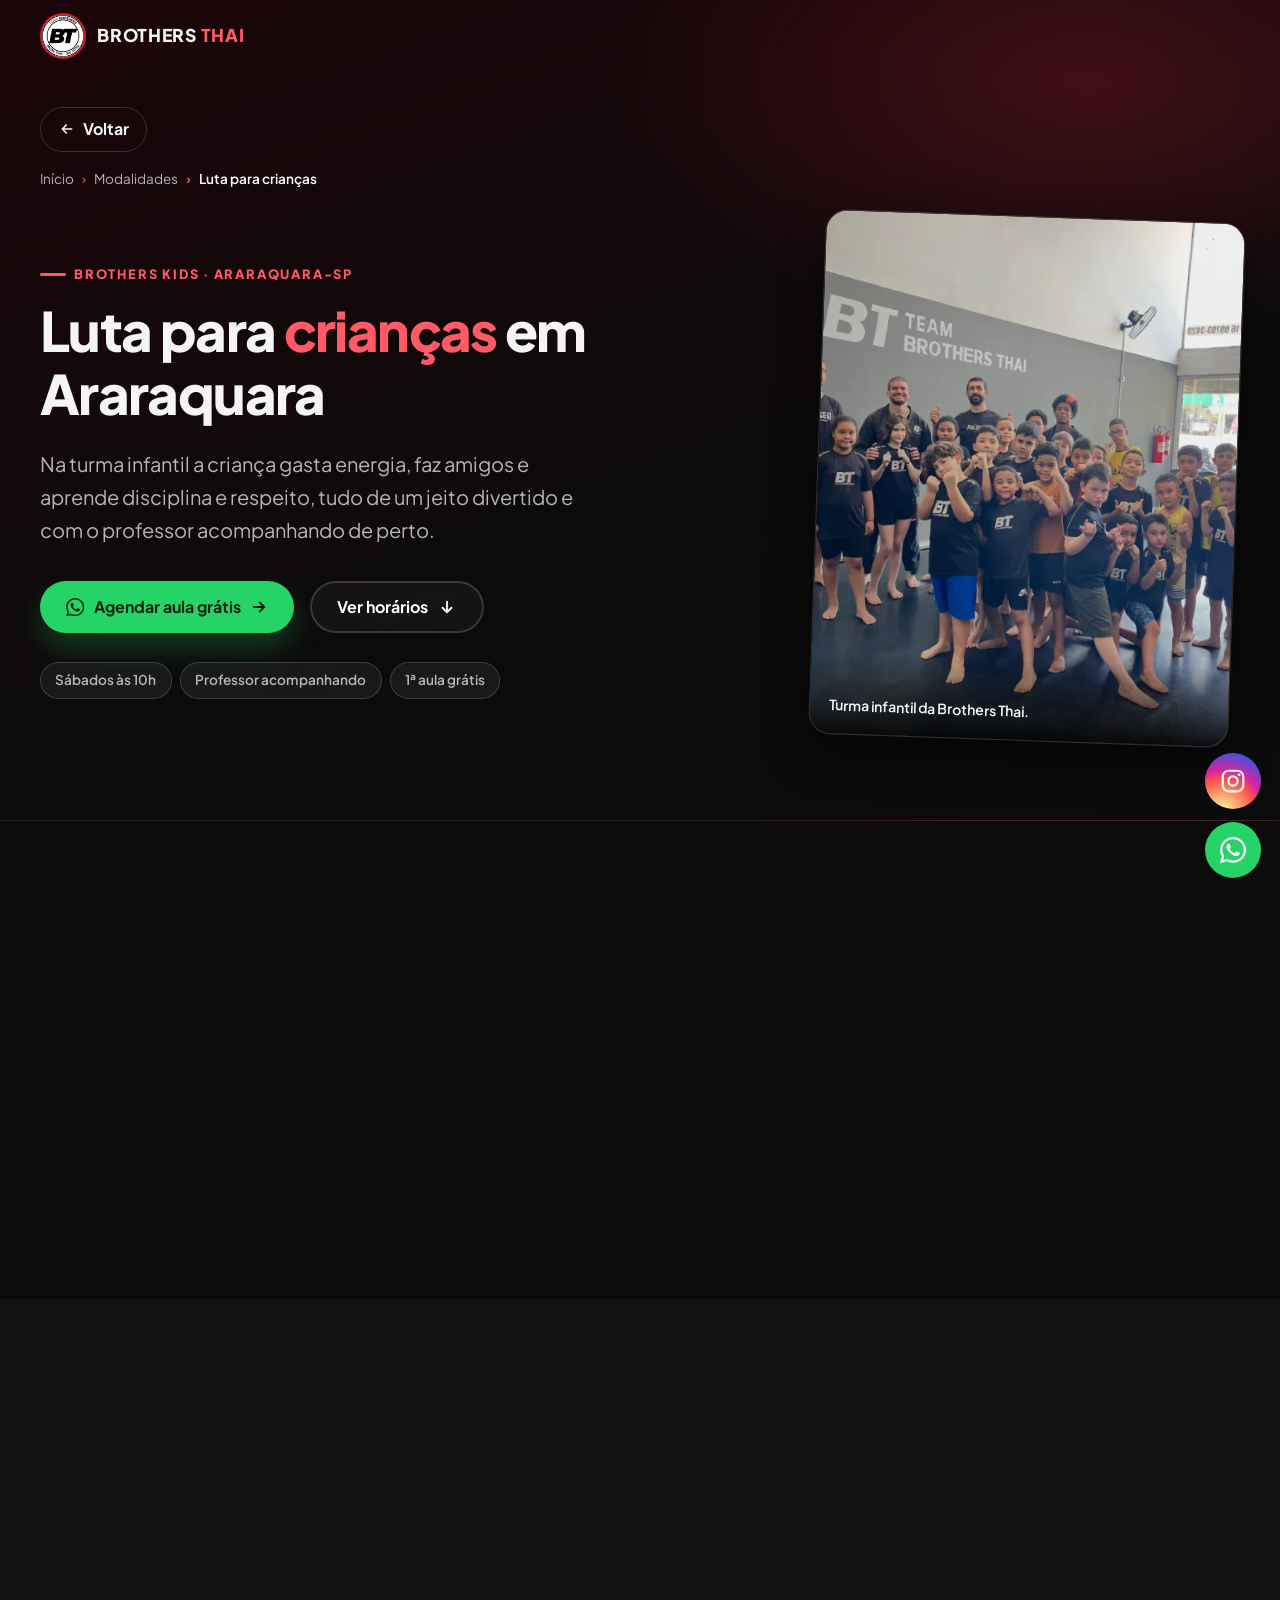
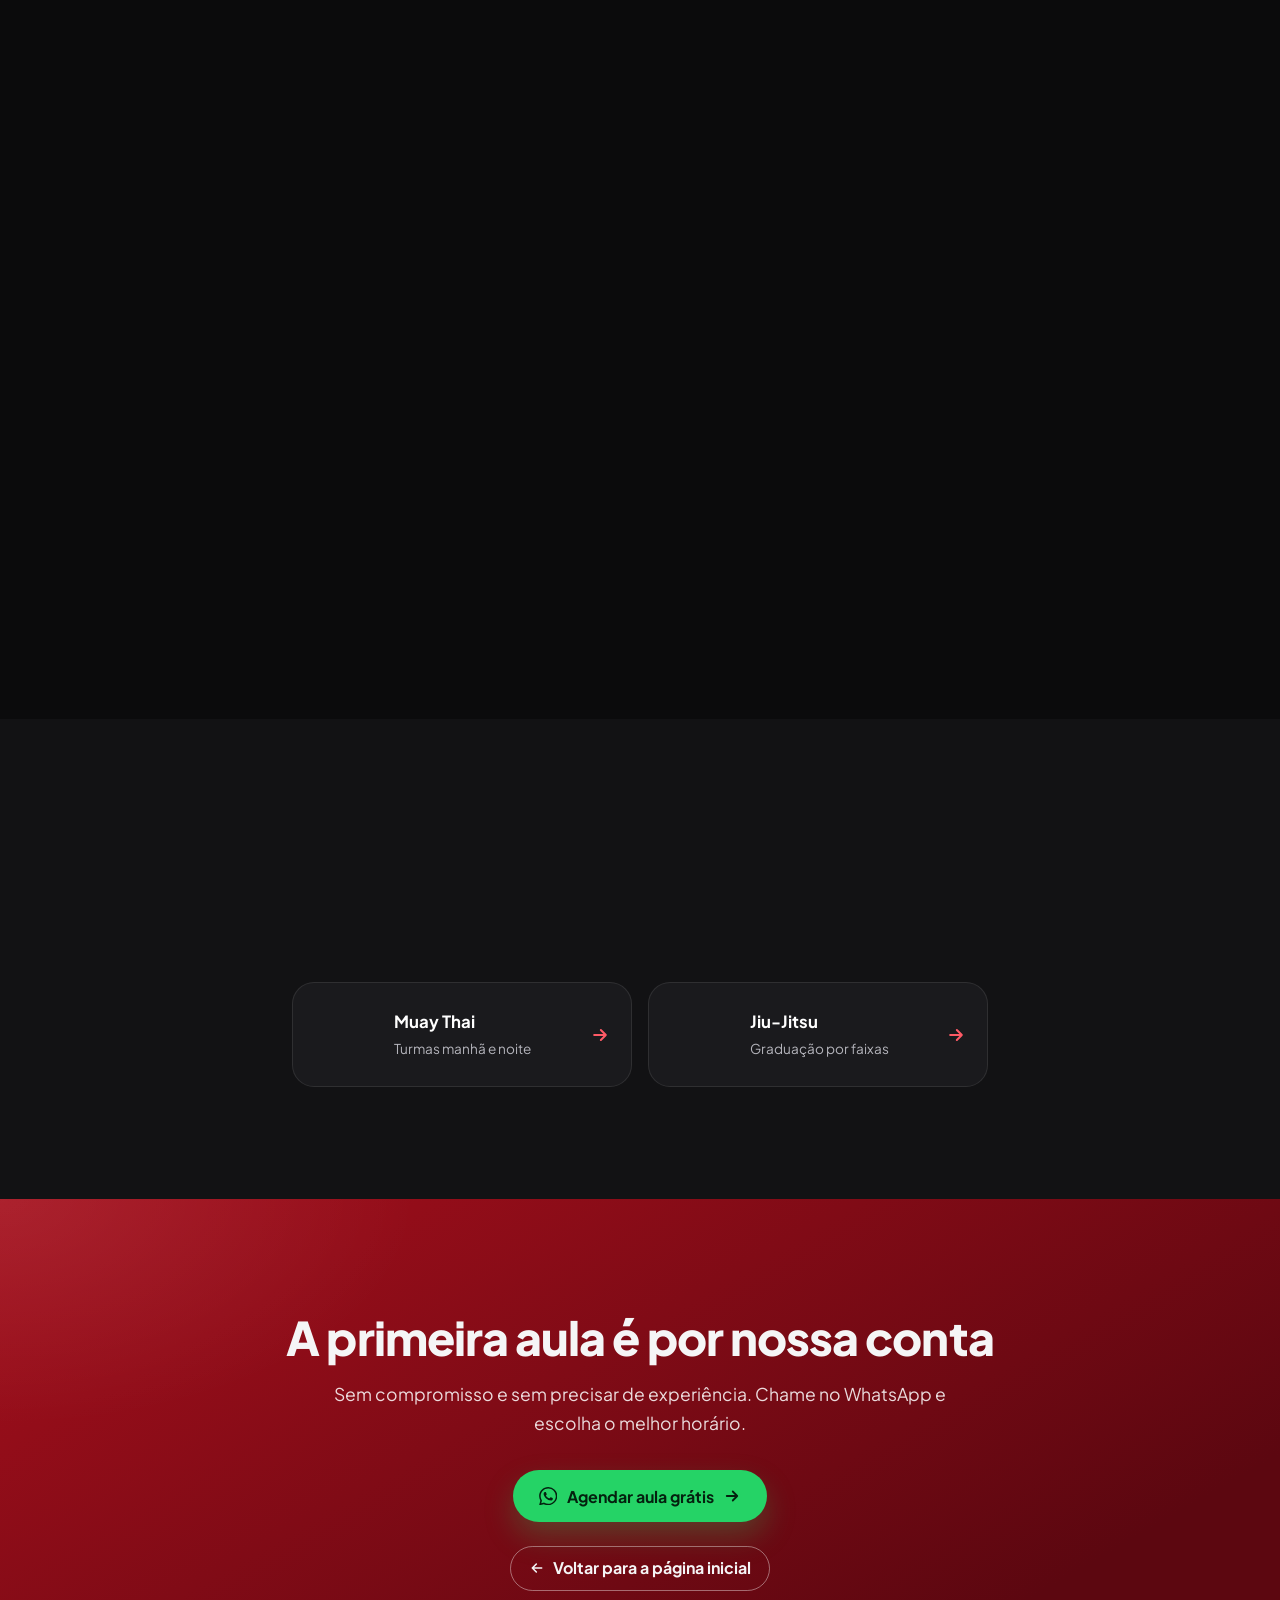
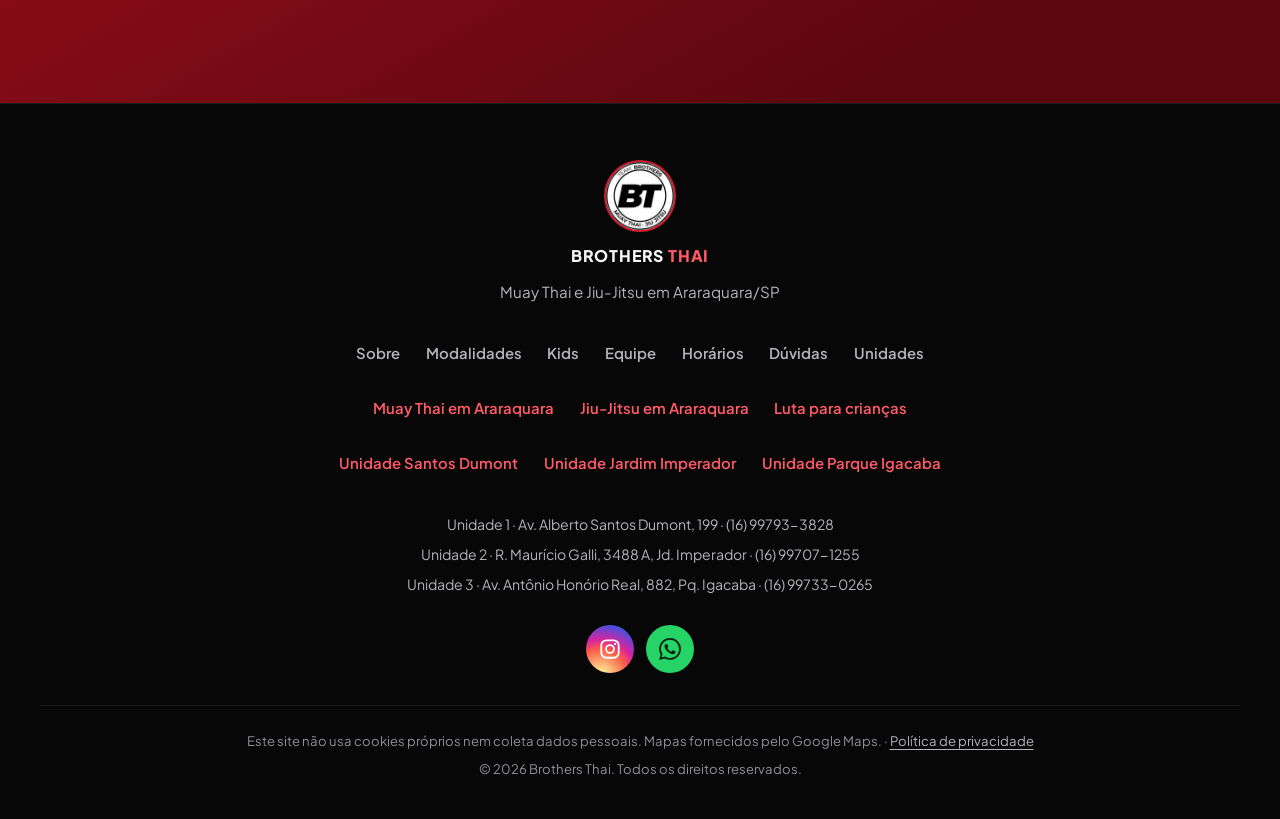
==== commit db77edbe: "Horários novos e equipe centralizada" ====
--- a/luta-infantil-araraquara/index.html
+++ b/luta-infantil-araraquara/index.html
@@ -292,13 +292,27 @@
             <div class="container">
                 <div class="section-head reveal">
                     <p class="eyebrow">Horários</p>
-                    <h2 id="horarios-title" class="section-title">Quando a turma infantil treina</h2>
+                    <h2 id="horarios-title" class="section-title">Horários da <span class="hl">turma infantil</span></h2>
                     <p class="section-sub">Mesma grade nas 3 unidades. <a class="text-link" href="../#horarios">Ver a grade completa</a>.</p>
                 </div>
-                <div class="hours-grid">
-                    <article class="hours-card reveal">
-                        <h3>Sábado</h3>
-                        <ul><li>10h</li></ul>
+                <div class="hours-grid hours-grid-single reveal">
+                    <article class="hours-card hours-card-kids">
+                        <header class="hours-head">
+                            <span class="hours-ico"><svg class="icon" aria-hidden="true"><use href="#i-star"/></svg></span>
+                            <div>
+                                <h3>Infantil</h3>
+                                <small>1 aula por semana</small>
+                            </div>
+                        </header>
+                        <ol class="week-strip" aria-label="Dias com aula de Infantil">
+                            <li data-day="1" title="Segunda"><span class="sr-only">Segunda: sem aula</span><span aria-hidden="true">S</span></li><li data-day="2" title="Terça"><span class="sr-only">Terça: sem aula</span><span aria-hidden="true">T</span></li><li data-day="3" title="Quarta"><span class="sr-only">Quarta: sem aula</span><span aria-hidden="true">Q</span></li><li data-day="4" title="Quinta"><span class="sr-only">Quinta: sem aula</span><span aria-hidden="true">Q</span></li><li data-day="5" title="Sexta"><span class="sr-only">Sexta: sem aula</span><span aria-hidden="true">S</span></li><li data-day="6" class="on" title="Sábado"><span class="sr-only">Sábado: tem aula</span><span aria-hidden="true">S</span></li>
+                        </ol>
+                        <ul class="hours-rows">
+                            <li>
+                                <span class="hr-day"><strong>Sábado</strong><small>Manhã</small></span>
+                                <span class="hr-times"><b>10h</b></span>
+                            </li>
+                        </ul>
                     </article>
                 </div>
             </div>
--- a/styles.css
+++ b/styles.css
@@ -1631,11 +1631,21 @@
     animation: fade-up .5s var(--ease);
 }
 
+/* flex + centro: a linha que sobra (ex.: 4º card) fica centralizada, sem buraco */
 .team-grid {
-    display: grid;
+    display: flex;
+    flex-wrap: wrap;
     gap: 1.5rem;
-    grid-template-columns: repeat(auto-fit, minmax(min(100%, 260px), 300px));
     justify-content: center;
+}
+
+.team-grid > .team-card {
+    flex: 0 1 270px;
+    min-width: min(100%, 240px);
+}
+
+.team-grid-sm > .team-card {
+    flex-basis: 220px;
 }
 
 .team-card {
@@ -1745,10 +1755,6 @@
 .team-sub p {
     color: var(--text-muted);
     font-size: .95rem;
-}
-
-.team-grid-sm {
-    grid-template-columns: repeat(auto-fit, minmax(min(100%, 200px), 220px));
 }
 
 .team-grid-sm .team-body h4 {
@@ -2783,49 +2789,226 @@
     font-size: .93rem;
 }
 
-/* horários da modalidade */
+/* horários por modalidade (cartões das páginas internas) */
 .hours-grid {
-    display: grid;
-    gap: 1rem;
-    grid-template-columns: repeat(auto-fit, minmax(min(100%, 240px), 300px));
-    justify-content: center;
-}
-
-.hours-card {
-    padding: 1.4rem;
-    border-radius: var(--radius-lg);
-    background: var(--bg-800);
-    border: 1px solid var(--border-strong);
-    text-align: center;
-    transition: transform .45s var(--ease), border-color .45s;
-}
-
-.hours-card:hover {
-    transform: translateY(-5px);
-    border-color: var(--red-500);
-}
-
-.hours-card h3 {
-    font-size: .85rem;
-    letter-spacing: .12em;
-    text-transform: uppercase;
-    color: var(--red-400);
-    margin-bottom: .7rem;
-}
-
-.hours-card ul {
     display: flex;
     flex-wrap: wrap;
+    gap: 1.25rem;
     justify-content: center;
-    gap: .45rem;
-}
-
-.hours-card li {
-    padding: .35rem .75rem;
+    align-items: stretch;
+}
+
+.hours-grid > .hours-card {
+    flex: 1 1 320px;
+    max-width: 380px;
+}
+
+.hours-grid-single > .hours-card {
+    max-width: 520px;
+}
+
+.hours-card {
+    position: relative;
+    display: flex;
+    flex-direction: column;
+    gap: 1.2rem;
+    padding: 1.5rem 1.4rem 1.4rem;
+    border-radius: var(--radius-lg);
+    background: linear-gradient(180deg, rgba(255, 255, 255, .05), rgba(255, 255, 255, .015));
+    border: 1px solid var(--border-strong);
+    overflow: hidden;
+    transition: transform .5s var(--ease), border-color .5s, box-shadow .5s;
+}
+
+/* faixa colorida no topo que cresce no hover */
+.hours-card::before {
+    content: '';
+    position: absolute;
+    inset: 0 0 auto;
+    height: 4px;
+    background: linear-gradient(90deg, var(--red-600), var(--red-400));
+    transform: scaleX(.3);
+    transform-origin: left;
+    transition: transform .6s var(--ease);
+}
+
+.hours-card:hover {
+    transform: translateY(-6px);
+    border-color: rgba(229, 41, 58, .55);
+    box-shadow: 0 24px 46px rgba(0, 0, 0, .5), 0 0 0 1px rgba(229, 41, 58, .2);
+}
+
+.hours-card:hover::before {
+    transform: scaleX(1);
+}
+
+.hours-head {
+    display: flex;
+    align-items: center;
+    gap: .9rem;
+}
+
+.hours-ico {
+    width: 52px;
+    height: 52px;
+    flex-shrink: 0;
+    border-radius: 15px;
+    display: grid;
+    place-items: center;
+    background: rgba(209, 26, 42, .16);
+    border: 1px solid rgba(229, 41, 58, .4);
+    color: var(--red-400);
+    transition: transform .5s var(--ease), background-color .4s, color .4s;
+}
+
+.hours-ico .icon {
+    width: 26px;
+    height: 26px;
+}
+
+.hours-card:hover .hours-ico {
+    transform: rotate(-8deg) scale(1.06);
+    background: var(--red-600);
+    color: #fff;
+}
+
+.hours-head h3 {
+    font-size: 1.3rem;
+}
+
+.hours-head small {
+    color: var(--text-muted);
+    font-size: .85rem;
+    font-weight: 600;
+}
+
+/* semana: S T Q Q S S, acende os dias com aula */
+.week-strip {
+    display: grid;
+    grid-template-columns: repeat(6, 1fr);
+    gap: .35rem;
+    list-style: none;
+}
+
+.week-strip li {
+    position: relative;
+    display: grid;
+    place-items: center;
+    height: 38px;
+    border-radius: 10px;
+    font-size: .82rem;
+    font-weight: 800;
+    color: #8f8f98;
+    background: rgba(255, 255, 255, .03);
+    border: 1px dashed rgba(255, 255, 255, .1);
+}
+
+.week-strip li.on {
+    color: #fff;
+    background: rgba(209, 26, 42, .22);
+    border: 1px solid rgba(229, 41, 58, .5);
+}
+
+.week-strip li.is-today {
+    outline: 2px solid var(--gold);
+    outline-offset: 2px;
+}
+
+.week-strip li.is-today::after {
+    content: 'hoje';
+    position: absolute;
+    bottom: -1.15rem;
+    font-size: .62rem;
+    letter-spacing: .08em;
+    text-transform: uppercase;
+    color: var(--gold);
+}
+
+.week-strip:has(.is-today) {
+    margin-bottom: .6rem;
+}
+
+.hours-rows {
+    display: grid;
+    list-style: none;
+    border-top: 1px solid var(--border);
+}
+
+.hours-rows li {
+    display: flex;
+    align-items: center;
+    justify-content: space-between;
+    gap: .8rem;
+    padding: .75rem 0;
+    border-bottom: 1px solid var(--border);
+}
+
+.hours-rows li:last-child {
+    border-bottom: 0;
+    padding-bottom: 0;
+}
+
+.hr-day strong {
+    display: block;
+    font-size: .93rem;
+}
+
+.hr-day small {
+    color: var(--text-muted);
+    font-size: .76rem;
+    font-weight: 600;
+}
+
+.hr-times {
+    display: flex;
+    flex-wrap: wrap;
+    justify-content: flex-end;
+    gap: .35rem;
+}
+
+.hr-times b {
+    padding: .3rem .62rem;
     border-radius: var(--radius-pill);
-    background: rgba(255, 255, 255, .07);
-    font-weight: 700;
-    font-size: .92rem;
+    background: var(--red-700);
+    color: #fff;
+    font-size: .82rem;
+    font-weight: 800;
+    transition: transform .3s var(--ease), background-color .3s;
+}
+
+.hours-card:hover .hr-times b {
+    background: var(--red-600);
+}
+
+.hr-times b:hover {
+    transform: translateY(-2px);
+}
+
+/* infantil em dourado */
+.hours-card-kids .hours-ico {
+    background: rgba(255, 197, 49, .14);
+    border-color: rgba(255, 197, 49, .45);
+    color: var(--gold);
+}
+
+.hours-card-kids:hover .hours-ico {
+    background: var(--gold);
+    color: #2a1d00;
+}
+
+.hours-card-kids .week-strip li.on {
+    background: rgba(255, 197, 49, .18);
+    border-color: rgba(255, 197, 49, .5);
+}
+
+.hours-card-kids .hr-times b,
+.hours-card-kids:hover .hr-times b {
+    background: var(--gold);
+    color: #2a1d00;
+}
+
+.hours-card-kids::before {
+    background: linear-gradient(90deg, #d9a21a, var(--gold));
 }
 
 /* Veja também */
